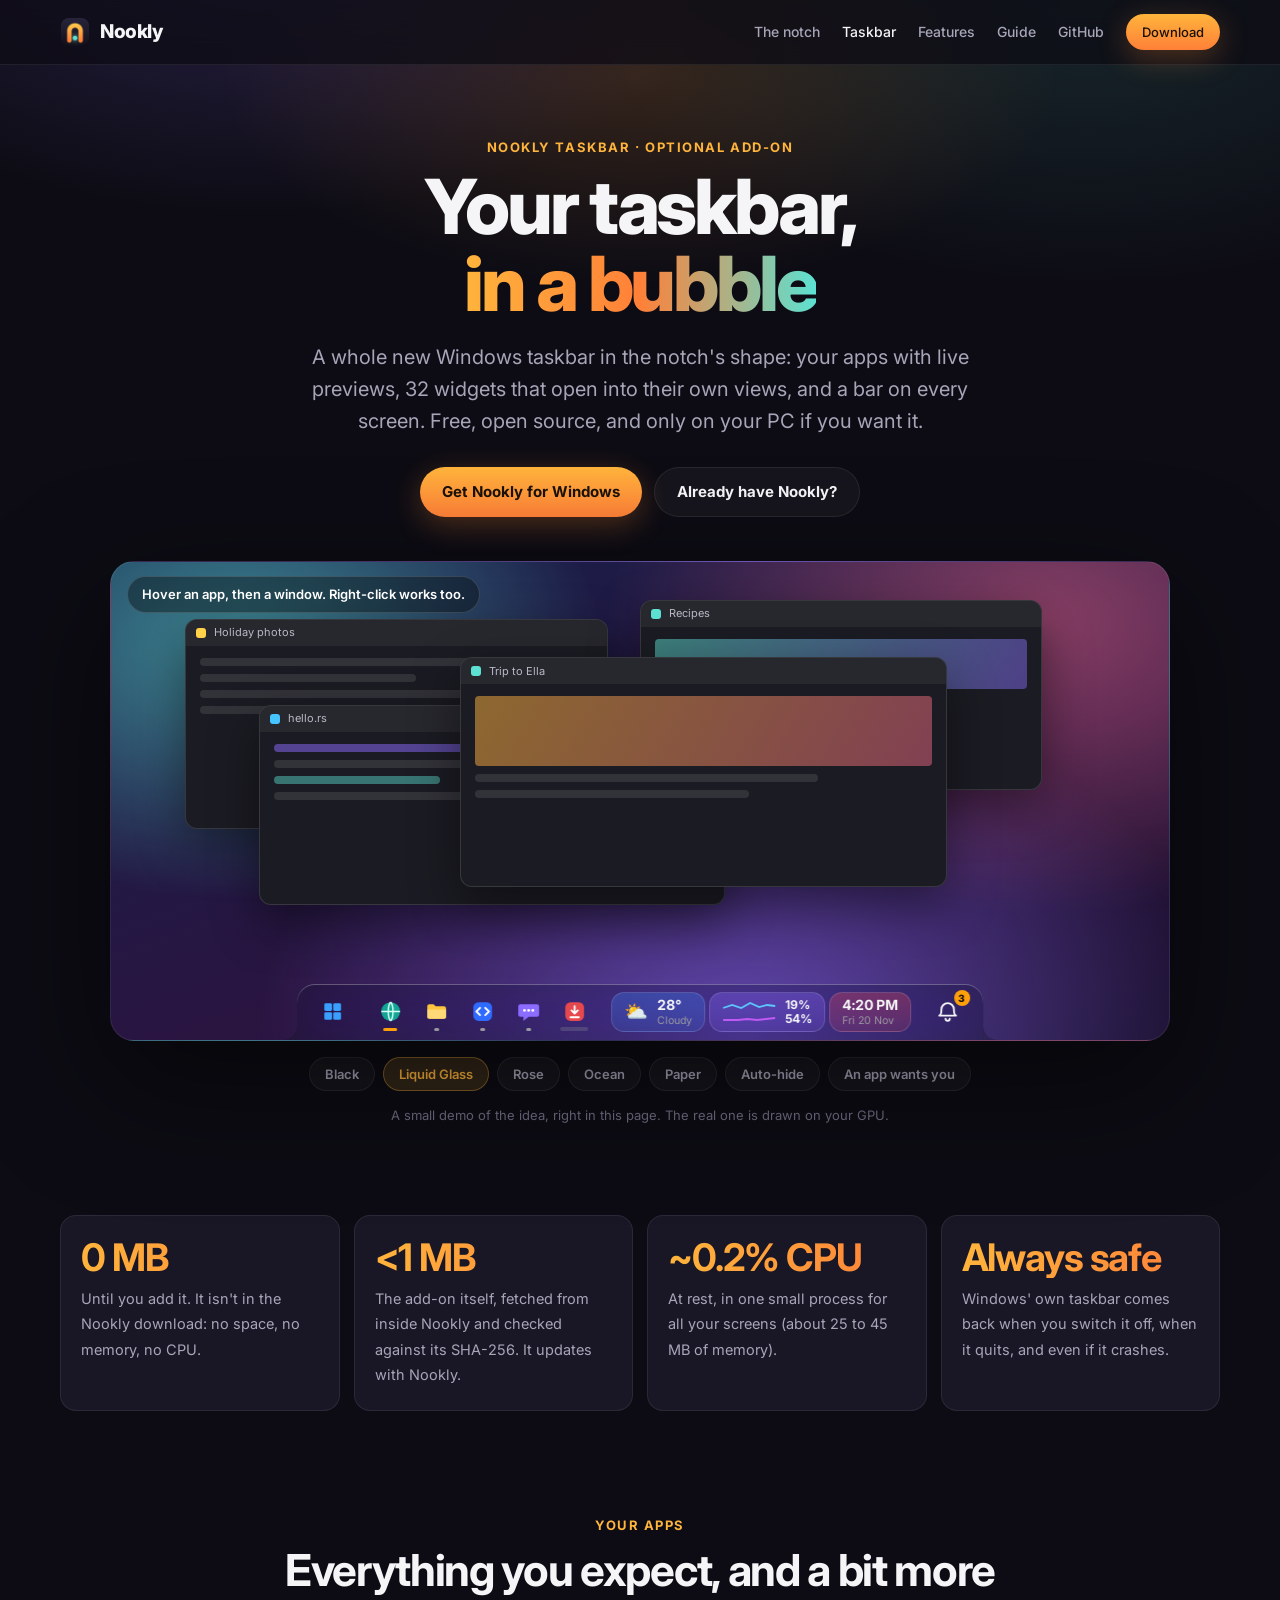
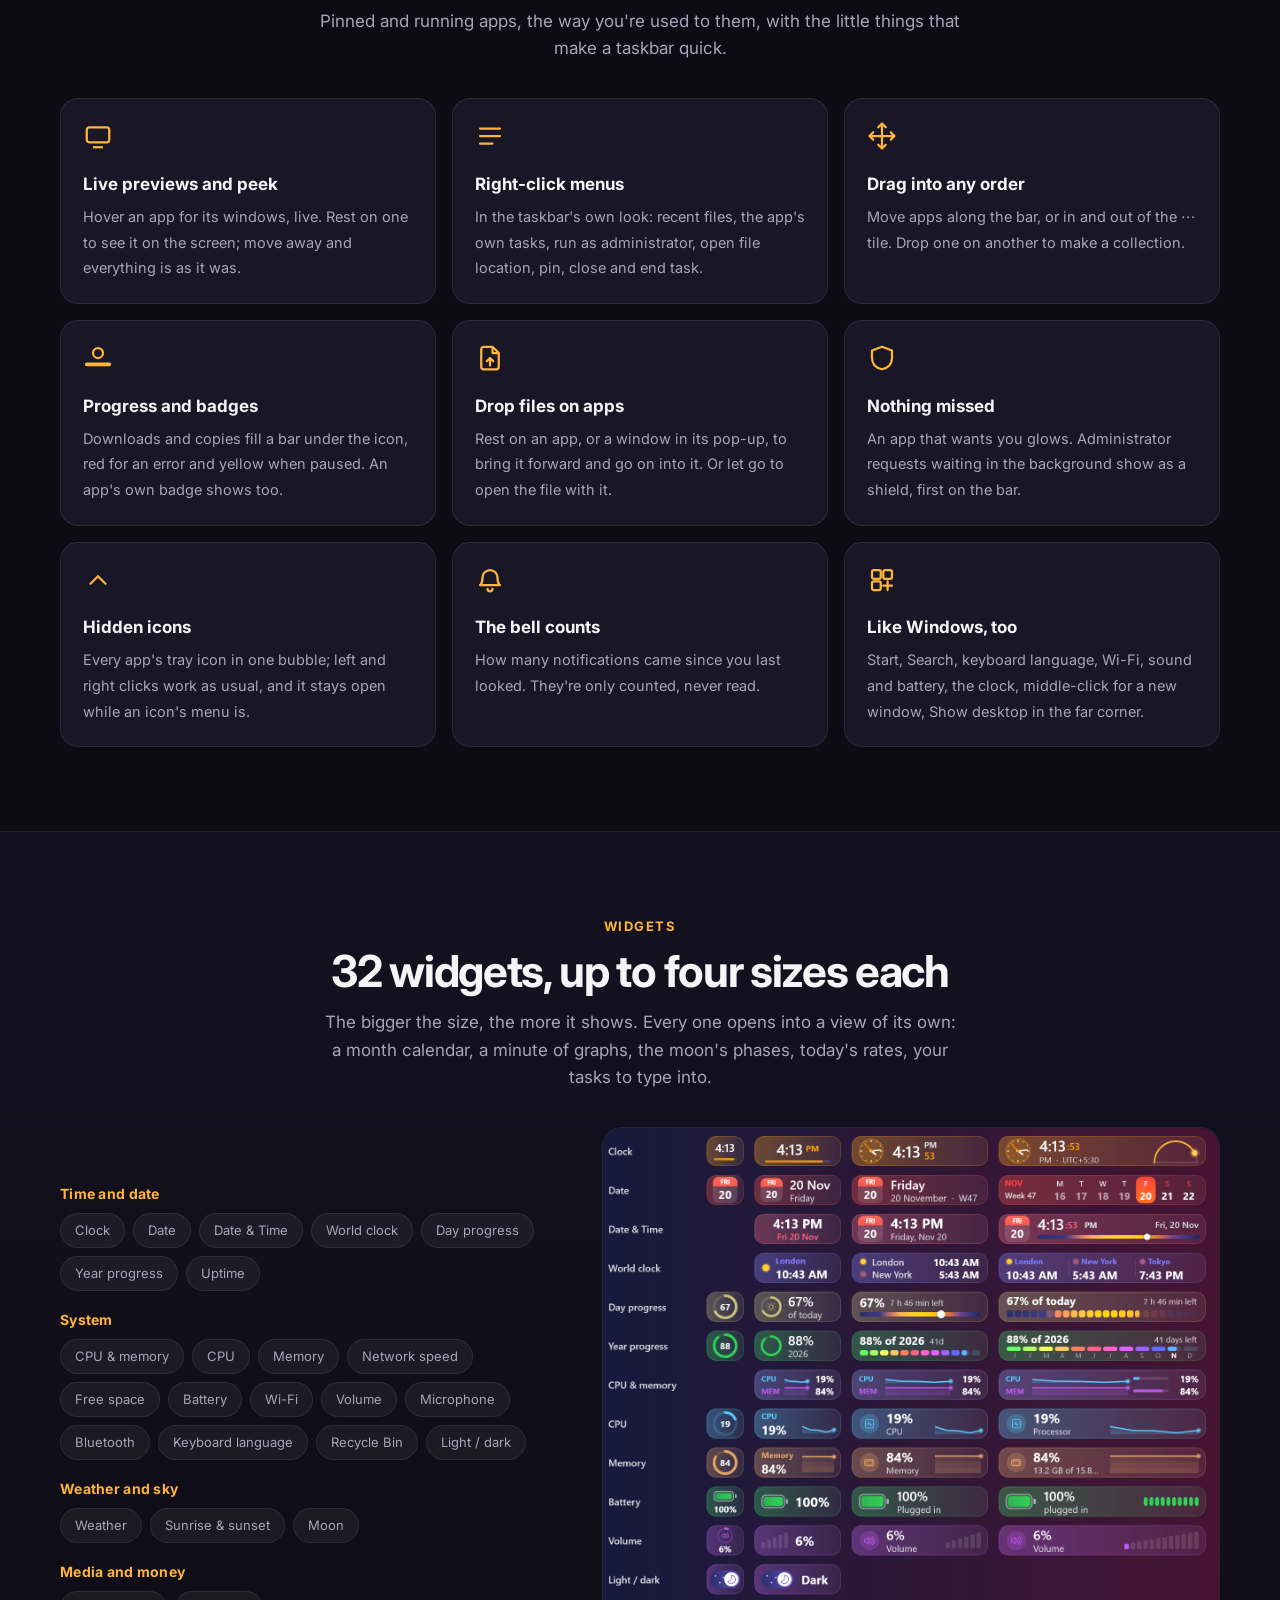
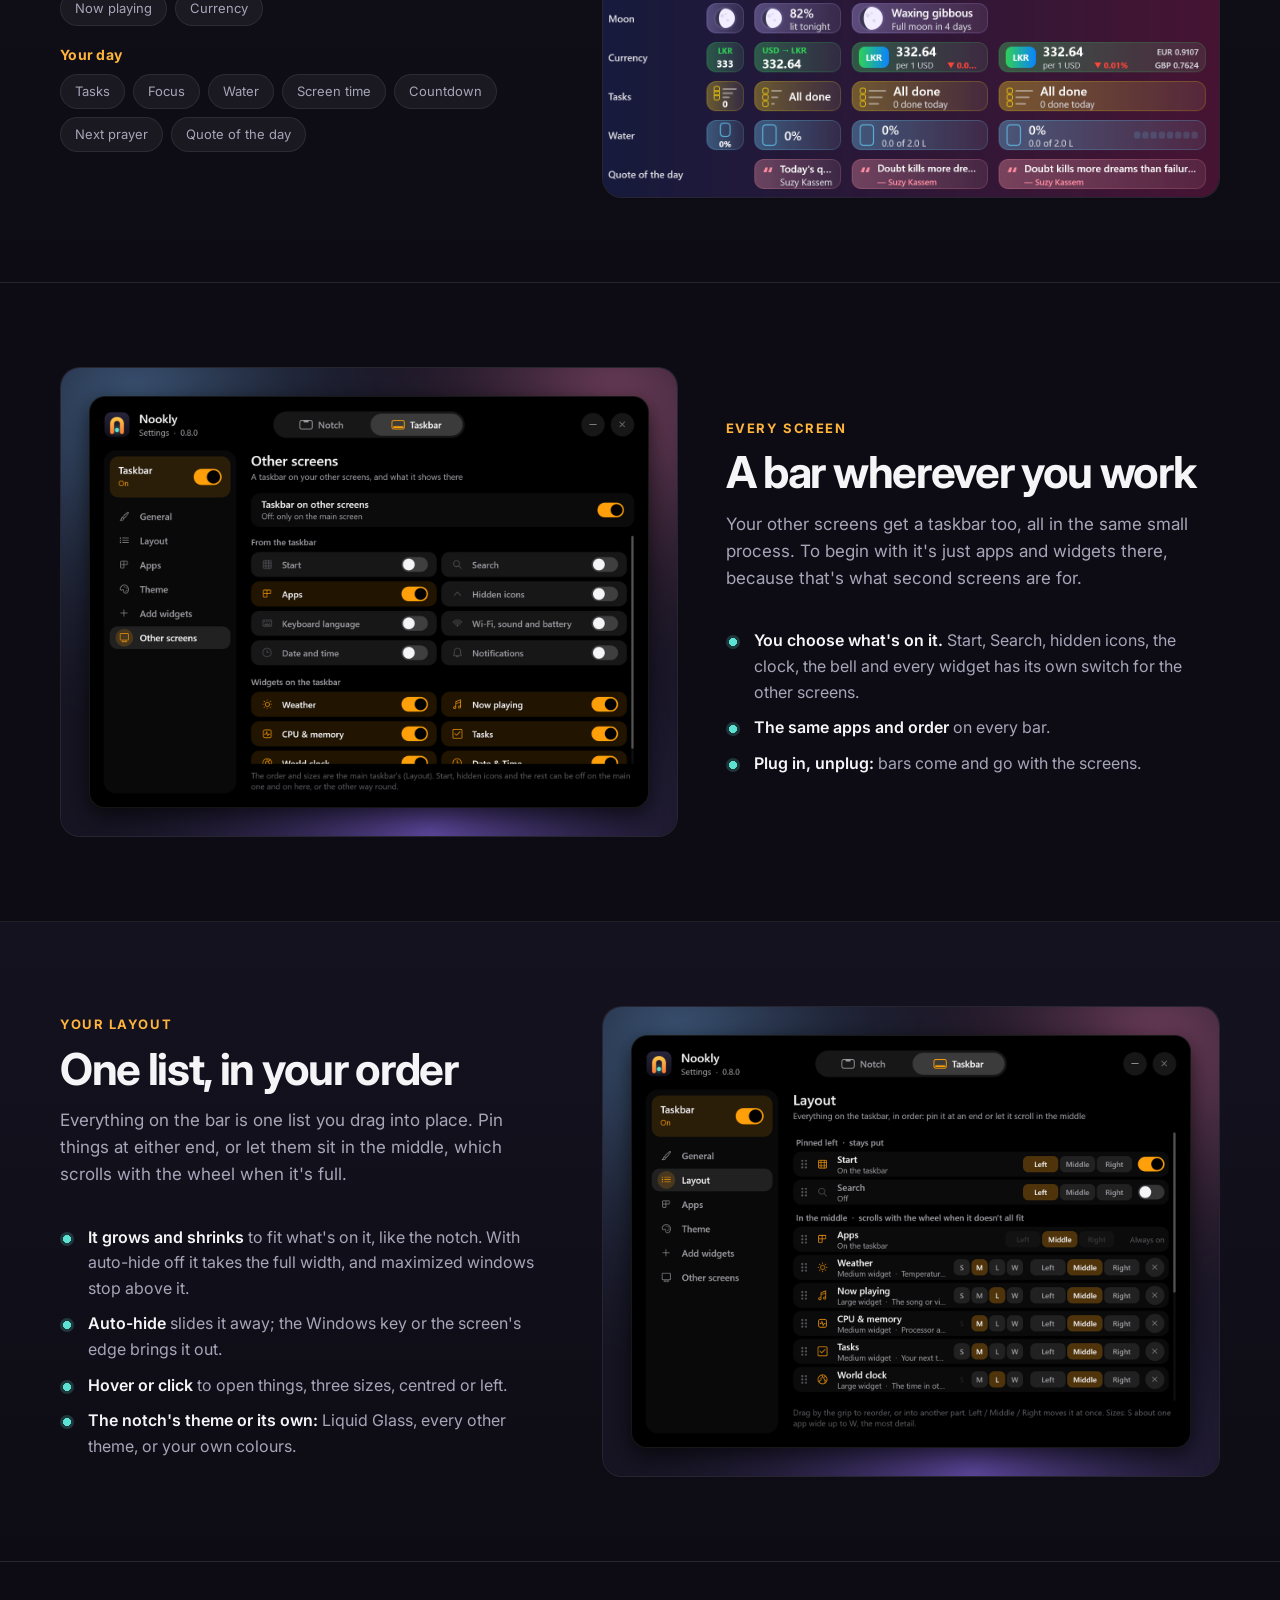
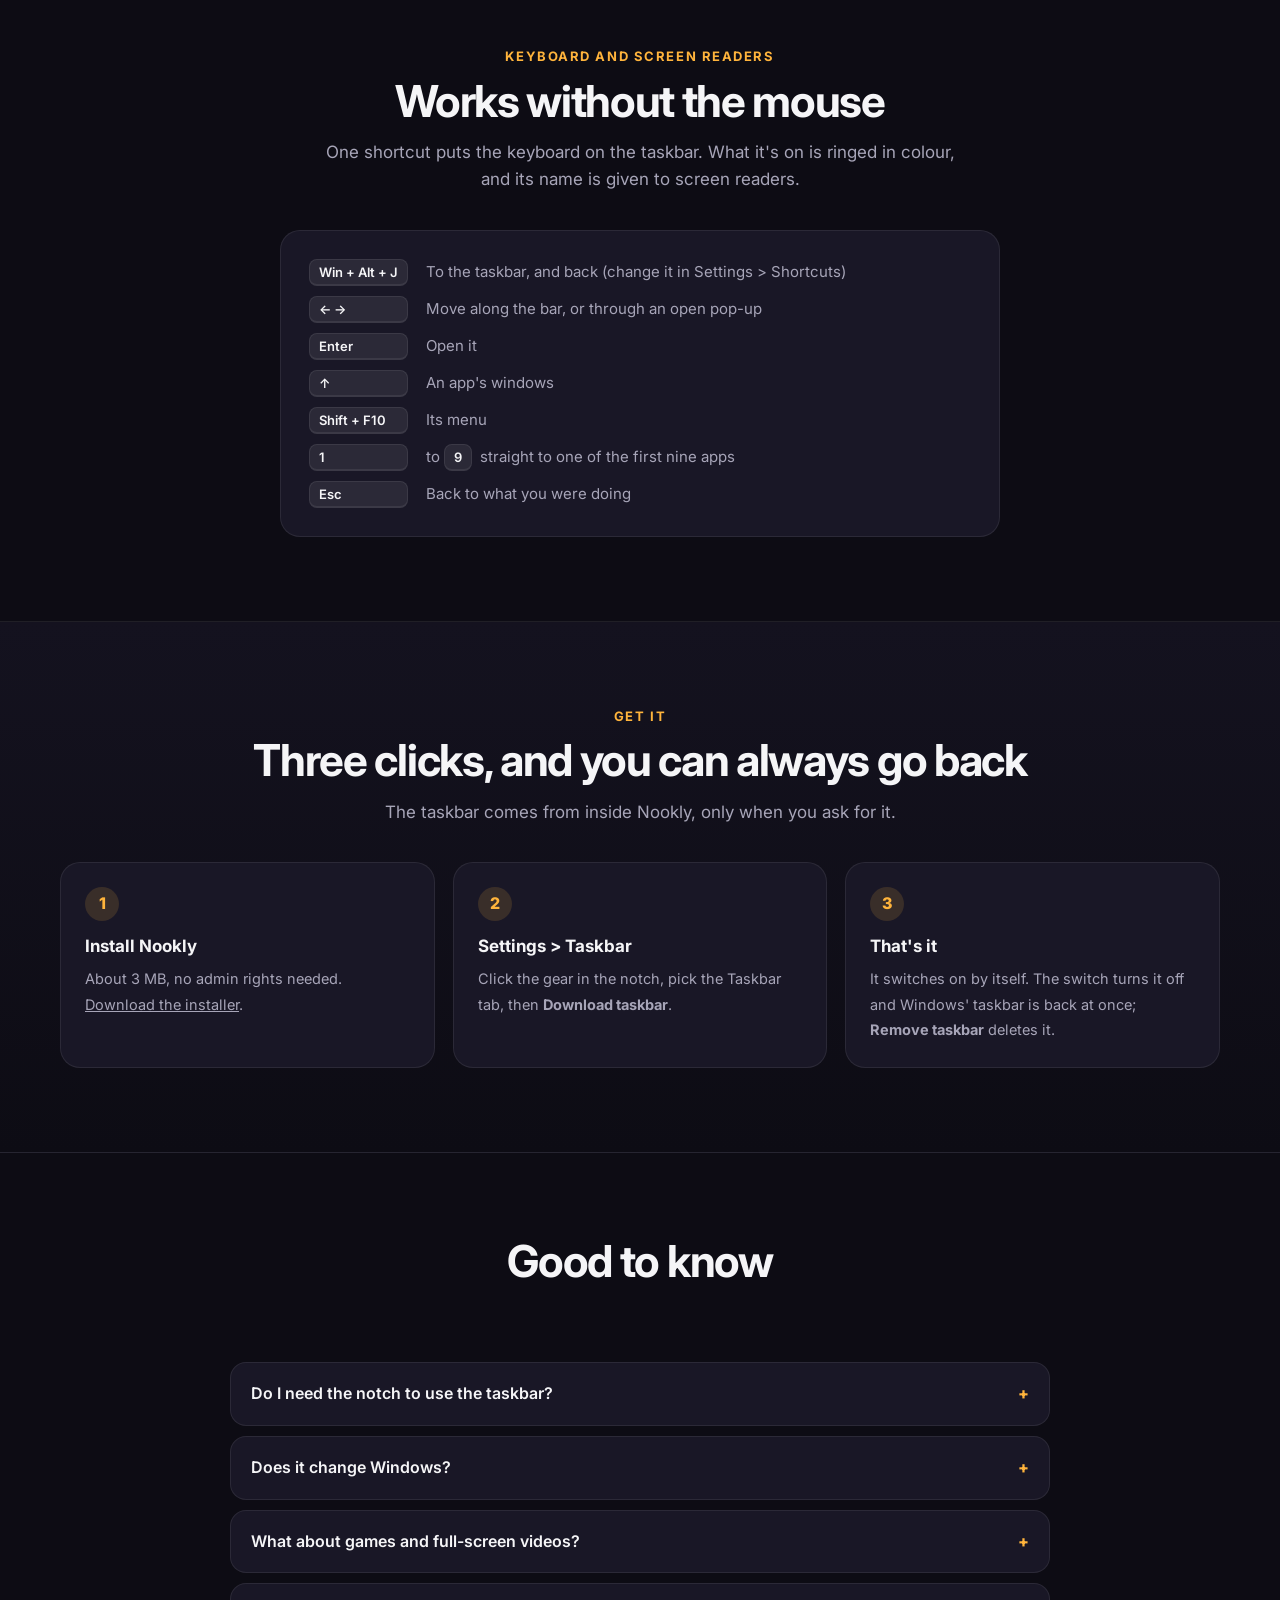
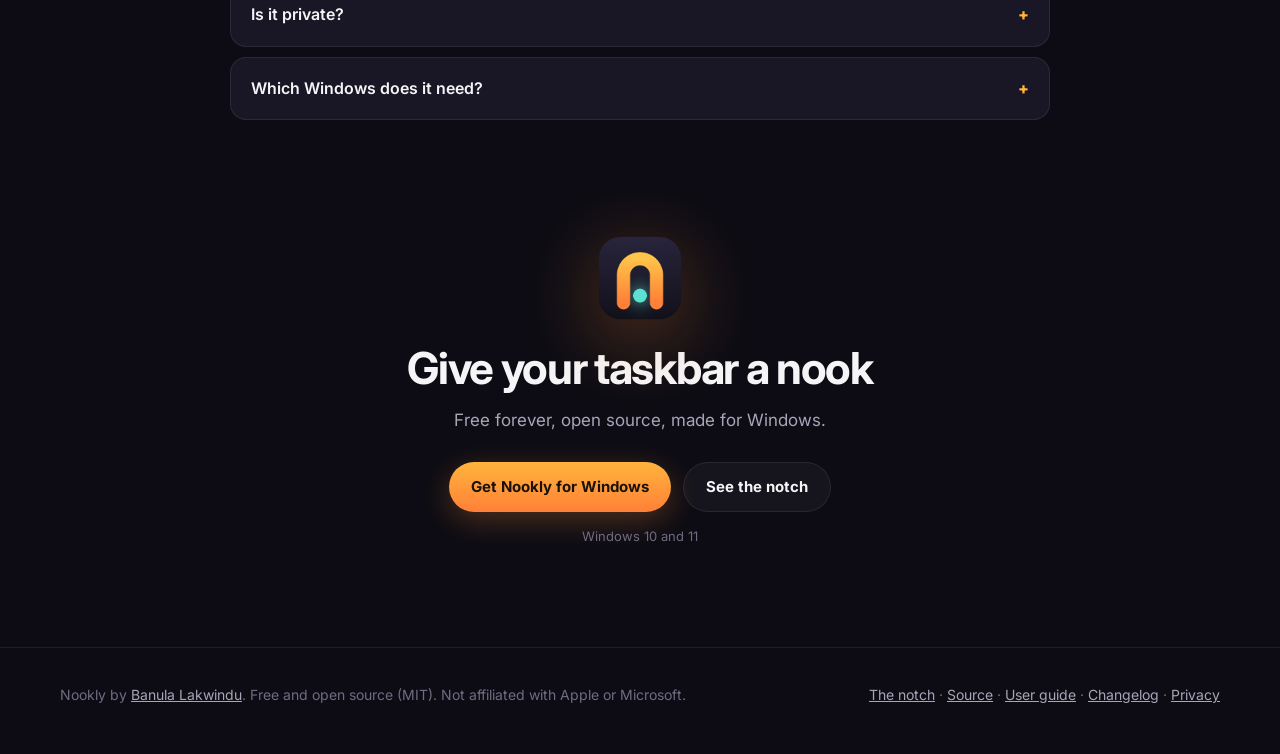
==== docs/taskbar.html @ 8b974b3e "Nookly 0.9.0: the taskbar from the keyboard, and on its own Win+Alt+J puts the keyboard on the taskb" ====
<!doctype html>
<html lang="en">
<head>
<meta charset="utf-8">
<meta name="viewport" content="width=device-width, initial-scale=1">
<title>Nookly Taskbar: a taskbar with live widgets for Windows</title>
<meta name="description" content="Nookly Taskbar replaces the Windows taskbar with a bar in a bubble shape: your apps, live window previews, 32 widgets, a bar on every screen and your own layout. An optional, free add-on of under 1 MB.">
<meta property="og:title" content="Nookly Taskbar: a taskbar with live widgets for Windows">
<meta property="og:description" content="Your apps, live previews, 32 widgets and a bar on every screen. An optional, free add-on of under 1 MB for Nookly.">
<meta property="og:image" content="https://banulalakwindu.github.io/Nookly/images/taskbar-widgets.png">
<meta property="og:url" content="https://banulalakwindu.github.io/Nookly/taskbar.html">
<meta name="twitter:card" content="summary_large_image">
<link rel="icon" type="image/png" href="images/logo.png">
<link rel="preconnect" href="https://fonts.googleapis.com">
<link rel="preconnect" href="https://fonts.gstatic.com" crossorigin>
<link href="https://fonts.googleapis.com/css2?family=Inter:wght@400;500;600;700;800&display=swap" rel="stylesheet">
<link rel="stylesheet" href="site.css">
<style>
  .hero { padding-bottom: 20px; }
  .hero.tb { padding-top: 72px; }

  /* The live demo: a small desktop with the bar on it. */
  .demo { margin: 44px auto 0; max-width: 1060px; }
  .desk {
    --barbg: rgba(8, 8, 12, 0.94); --barline: transparent; --barink: #f5f5f7; --bardim: #9a9aa0; --acc: #ff9f0a; --tile: rgba(255,255,255,.14);
    position: relative; height: 480px; border-radius: 24px; overflow: hidden; border: 1px solid var(--line);
    box-shadow: 0 40px 120px rgba(0,0,0,.55); text-align: left; user-select: none; -webkit-user-select: none;
    background:
      radial-gradient(520px 360px at 12% 18%, rgba(92,225,210,.55), transparent 70%),
      radial-gradient(620px 420px at 88% 12%, rgba(255,110,140,.45), transparent 70%),
      radial-gradient(700px 500px at 60% 100%, rgba(139,108,255,.6), transparent 70%),
      linear-gradient(160deg, #16204a, #2a1440 60%, #160d26);
  }
  .desk.glass { --barbg: rgba(20, 22, 40, 0.34); --barline: rgba(255,255,255,.28); }
  .desk.rose { --barbg: #2a0f1a; --acc: #ff6f91; --barink: #ffe9ef; --bardim: #c08fa0; }
  .desk.ocean { --barbg: #06202e; --acc: #45c4ff; --barink: #e6f6ff; --bardim: #7fa9bd; }
  .desk.paper { --barbg: #f4f0e6; --acc: #b3541e; --barink: #2a251c; --bardim: #7d7463; --tile: rgba(0,0,0,.09); }
  .win {
    position: absolute; border-radius: 12px; overflow: hidden; background: #1b1b23; border: 1px solid rgba(255,255,255,.12);
    box-shadow: 0 18px 50px rgba(0,0,0,.45); transition: opacity .25s ease, transform .25s ease, box-shadow .25s ease;
  }
  .win .bar { height: 26px; display: flex; align-items: center; gap: 8px; padding: 0 10px; font-size: 11px; color: #b9b9c6; background: rgba(255,255,255,.05); }
  .win .bar i { width: 10px; height: 10px; border-radius: 3px; }
  .win .in { padding: 12px 14px; display: grid; gap: 8px; }
  .win .in span { height: 8px; border-radius: 4px; background: rgba(255,255,255,.1); }
  .desk.peeking .win { opacity: .06; }
  .desk.peeking .win.peek { opacity: 1; z-index: 3; box-shadow: 0 0 0 2px rgba(255,255,255,.35), 0 28px 80px rgba(0,0,0,.6); }
  #w-files { left: 7%; top: 12%; width: 40%; height: 210px; }
  #w-web { left: 33%; top: 20%; width: 46%; height: 230px; }
  #w-web2 { left: 50%; top: 8%; width: 38%; height: 190px; }
  #w-code { left: 14%; top: 30%; width: 44%; height: 200px; }

  .tbar {
    position: absolute; left: 50%; bottom: 0; transform: translateX(-50%); height: 56px; padding: 0 14px; display: flex; align-items: center; gap: 4px;
    background: var(--barbg); color: var(--barink); border-radius: 18px 18px 0 0; white-space: nowrap; z-index: 6;
    transition: transform .45s cubic-bezier(.3, 1.35, .5, 1), background .3s ease, color .3s ease, padding .45s cubic-bezier(.3, 1.35, .5, 1);
    box-shadow: inset 0 1px 0 var(--barline);
  }
  .desk.glass .tbar, .desk.glass .pop { backdrop-filter: blur(18px) saturate(1.4); -webkit-backdrop-filter: blur(18px) saturate(1.4); }
  .tbar::before, .tbar::after { content: ""; position: absolute; bottom: 0; width: 14px; height: 14px; }
  .tbar::before { left: -14px; background: radial-gradient(circle at 0 0, transparent 13.5px, var(--barbg) 14px); }
  .tbar::after { right: -14px; background: radial-gradient(circle at 100% 0, transparent 13.5px, var(--barbg) 14px); }
  .desk.hide .tbar { transform: translate(-50%, 60px); }
  .desk.hide:hover .tbar, .desk.hide.hold .tbar { transform: translateX(-50%); }
  .tile {
    position: relative; width: 42px; height: 42px; border: 0; border-radius: 11px; background: transparent; color: inherit; display: grid; place-items: center; cursor: pointer; padding: 0; font: inherit;
  }
  .tile:hover, .tile.on { background: var(--tile); }
  .tile:focus-visible, .pop button:focus-visible, .wid:focus-visible { outline: 2px solid var(--acc); outline-offset: -2px; }
  .tile svg { width: 25px; height: 25px; }
  .tile .run { position: absolute; left: 50%; bottom: 2px; width: 5px; height: 3px; margin-left: -2.5px; border-radius: 2px; background: var(--bardim); }
  .tile.front .run { width: 14px; margin-left: -7px; background: var(--acc); }
  .tile .prog { position: absolute; left: 7px; right: 7px; bottom: 2px; height: 4px; border-radius: 2px; background: rgba(127,127,140,.35); overflow: hidden; }
  .tile .prog i { display: block; height: 100%; width: 0; background: #30d158; border-radius: 2px; animation: fill 7s linear infinite; }
  @keyframes fill { to { width: 100%; } }
  .tile.ask { animation: ask 1.1s ease-in-out infinite; }
  .tile.ask .run { width: 14px; margin-left: -7px; background: #ff453a; }
  @keyframes ask { 0%, 100% { background: rgba(255,69,58,.14); } 50% { background: rgba(255,69,58,.42); } }
  .num { position: absolute; top: -1px; right: -1px; min-width: 16px; height: 16px; border-radius: 8px; padding: 0 4px; font-size: 10px; line-height: 16px; font-weight: 800; background: var(--acc); color: #1a1206; text-align: center; }
  .wid { height: 40px; border-radius: 13px; padding: 0 12px; display: flex; align-items: center; gap: 9px; font-size: 12px; line-height: 1.15; border: 1px solid rgba(255,255,255,.14); background: linear-gradient(180deg, color-mix(in srgb, var(--c) 34%, transparent), color-mix(in srgb, var(--c) 18%, transparent)); color: inherit; font-family: inherit; cursor: pointer; text-align: left; }
  .wid b { display: block; font-size: 14px; letter-spacing: -.01em; }
  .wid small { color: var(--bardim); font-size: 10.5px; }
  .desk.paper .wid { border-color: rgba(0,0,0,.12); }
  .sep { width: 8px; }

  .pop {
    position: absolute; bottom: 55px; min-width: 120px; background: var(--barbg); color: var(--barink); border-radius: 16px 16px 0 0; padding: 12px; z-index: 5;
    transform-origin: 50% 100%; transform: translateX(-50%) scale(.6, 0); opacity: 0; pointer-events: none;
    transition: transform .32s cubic-bezier(.3, 1.4, .5, 1), opacity .16s ease, background .3s ease; box-shadow: inset 0 1px 0 var(--barline);
  }
  .pop::before, .pop::after { content: ""; position: absolute; bottom: 0; width: 12px; height: 12px; }
  .pop::before { left: -12px; background: radial-gradient(circle at 0 0, transparent 11.5px, var(--barbg) 12px); }
  .pop::after { right: -12px; background: radial-gradient(circle at 100% 0, transparent 11.5px, var(--barbg) 12px); }
  .pop.open { transform: translateX(-50%) scale(1); opacity: 1; pointer-events: auto; }
  .pop h5 { margin: 0 0 8px; font-size: 12.5px; display: flex; gap: 8px; align-items: center; }
  .pop h5 svg { width: 17px; height: 17px; }
  .cards { display: flex; gap: 8px; }
  .pcard { width: 148px; border: 0; padding: 7px; border-radius: 11px; background: rgba(127,127,150,.14); color: inherit; font: 600 11px/1.3 Inter, sans-serif; text-align: left; cursor: pointer; }
  .pcard:hover { background: var(--tile); }
  .pcard i { display: block; height: 76px; border-radius: 7px; margin-top: 6px; }
  .menu { display: grid; min-width: 206px; }
  .menu em { font-style: normal; font-size: 10.5px; color: var(--bardim); font-weight: 700; padding: 5px 8px 3px; }
  .menu button { border: 0; background: transparent; color: inherit; font: 500 12.5px Inter, sans-serif; text-align: left; padding: 7px 8px; border-radius: 8px; cursor: pointer; }
  .menu button:hover { background: var(--tile); }
  .menu hr { border: 0; border-top: 1px solid rgba(127,127,150,.3); margin: 5px 8px; width: auto; }
  .big { width: 250px; font-size: 12px; }
  .big .t { font-size: 34px; font-weight: 800; letter-spacing: -.03em; line-height: 1; }
  .big .row { display: flex; justify-content: space-between; margin-top: 10px; color: var(--bardim); }
  .big svg { width: 100%; height: 54px; margin-top: 8px; }
  .hint { position: absolute; left: 16px; top: 14px; z-index: 4; font-size: 13px; font-weight: 600; color: #fff; background: rgba(0,0,0,.36); border: 1px solid rgba(255,255,255,.14); padding: 7px 14px; border-radius: 999px; }
  .ctl { display: flex; gap: 8px; flex-wrap: wrap; justify-content: center; margin-top: 16px; }
  .ctl button { border: 1px solid var(--line); background: rgba(255,255,255,.04); color: var(--dim); border-radius: 999px; padding: 8px 15px; font: 600 13px Inter, sans-serif; cursor: pointer; }
  .ctl button:hover { color: var(--text); }
  .ctl button.on { background: rgba(255,180,60,.16); border-color: rgba(255,180,60,.4); color: var(--amber); }

  .feat { display: grid; grid-template-columns: repeat(3, 1fr); gap: 16px; }
  .feat div { background: var(--card); border: 1px solid var(--line); border-radius: 18px; padding: 22px; }
  .feat svg { width: 30px; height: 30px; color: var(--amber); margin-bottom: 12px; }
  .feat b { display: block; font-size: 17px; margin-bottom: 6px; }
  .feat span { color: var(--dim); font-size: 14.5px; }
  .groups { display: grid; gap: 18px; margin-top: 10px; }
  .groups h4 { margin: 0 0 8px; font-size: 14px; color: var(--amber); letter-spacing: .02em; }
  .keys { display: grid; grid-template-columns: auto 1fr; gap: 10px 18px; align-items: center; margin-top: 18px; font-size: 15px; color: var(--dim); }
  kbd { font: 600 13px Inter, sans-serif; background: rgba(255,255,255,.08); border: 1px solid var(--line); border-bottom-width: 2px; border-radius: 8px; padding: 4px 9px; color: var(--text); white-space: nowrap; }
  details { background: var(--card); border: 1px solid var(--line); border-radius: 16px; padding: 4px 20px; margin-bottom: 10px; }
  summary { cursor: pointer; font-weight: 600; padding: 14px 0; list-style: none; display: flex; justify-content: space-between; gap: 16px; }
  summary::-webkit-details-marker { display: none; }
  summary::after { content: "+"; color: var(--amber); font-weight: 800; }
  details[open] summary::after { content: "\2212"; }
  details p { margin: 0 0 16px; color: var(--dim); font-size: 15px; }
  .kbox { max-width: 720px; margin: 0 auto; background: var(--card); border: 1px solid var(--line); border-radius: var(--radius); padding: 10px 28px 28px; }
  .alt { background: linear-gradient(180deg, var(--bg2), var(--bg)); border-top: 1px solid var(--line); border-bottom: 1px solid var(--line); }
  .faq { max-width: 820px; margin: 0 auto; }

  @media (max-width: 900px) { .feat { grid-template-columns: repeat(2, 1fr); } .tbar .wid.opt { display: none; } }
  @media (max-width: 640px) {
    .feat { grid-template-columns: 1fr; }
    .desk { height: 400px; }
    .tbar { padding: 0 8px; gap: 1px; }
    .tbar .wid, .tbar .sep { display: none; }
    .tile { width: 38px; }
    .pcard { width: 112px; }
    .hint { font-size: 12px; }
  }
</style>
</head>
<body>

<nav>
  <div class="wrap">
    <a class="brand" href="index.html"><img src="images/logo.png" alt="">Nookly</a>
    <div class="links">
      <a class="hide-sm" href="index.html">The notch</a>
      <a href="taskbar.html" aria-current="page" style="color:var(--text)">Taskbar</a>
      <a class="hide-sm" href="#features">Features</a>
      <a class="hide-sm" href="https://github.com/banulalakwindu/Nookly/blob/main/docs/USER_GUIDE.md#nookly-taskbar-optional-add-on">Guide</a>
      <a class="hide-sm" href="https://github.com/banulalakwindu/Nookly">GitHub</a>
      <a class="btn primary small" href="https://github.com/banulalakwindu/Nookly/releases/latest" data-dl>Download</a>
    </div>
  </div>
</nav>

<header class="hero tb">
  <div class="wrap">
    <div class="eyebrow">Nookly Taskbar · optional add-on</div>
    <h1>Your taskbar,<br><span class="grad">in a bubble</span></h1>
    <p class="lead">A whole new Windows taskbar in the notch's shape: your apps with live previews, 32 widgets that open into their own views, and a bar on every screen. Free, open source, and only on your PC if you want it.</p>
    <div class="cta">
      <a class="btn primary" href="https://github.com/banulalakwindu/Nookly/releases/latest" data-dl><span>Get Nookly for Windows</span></a>
      <a class="btn ghost" href="#get">Already have Nookly?</a>
    </div>

    <div class="demo">
      <div class="desk glass" id="desk">
        <div class="hint" id="hint">Hover an app, then a window. Right-click works too.</div>
        <div class="win" id="w-files"><div class="bar"><i style="background:#ffd24a"></i>Holiday photos</div><div class="in"><span style="width:70%"></span><span style="width:55%"></span><span style="width:80%"></span><span style="width:40%"></span></div></div>
        <div class="win" id="w-code"><div class="bar"><i style="background:#45c4ff"></i>hello.rs</div><div class="in"><span style="width:45%;background:rgba(139,108,255,.5)"></span><span style="width:62%"></span><span style="width:38%;background:rgba(92,225,210,.45)"></span><span style="width:52%"></span></div></div>
        <div class="win" id="w-web"><div class="bar"><i style="background:#5ce1d2"></i>Trip to Ella</div><div class="in"><span style="height:70px;width:100%;background:linear-gradient(120deg,rgba(255,180,60,.5),rgba(255,110,140,.45))"></span><span style="width:75%"></span><span style="width:60%"></span></div></div>
        <div class="win" id="w-web2"><div class="bar"><i style="background:#5ce1d2"></i>Recipes</div><div class="in"><span style="height:50px;width:100%;background:linear-gradient(120deg,rgba(92,225,210,.5),rgba(139,108,255,.45))"></span><span style="width:65%"></span></div></div>

        <div class="pop" id="pop" role="dialog" aria-label="Pop-up"></div>
        <div class="tbar" id="tbar" role="toolbar" aria-label="Taskbar demo">
          <button class="tile" data-app="start" aria-label="Start"><svg viewBox="0 0 24 24"><g fill="#3aa0ff"><rect x="4" y="4" width="7.4" height="7.4" rx="1.4"/><rect x="12.6" y="4" width="7.4" height="7.4" rx="1.4"/><rect x="4" y="12.6" width="7.4" height="7.4" rx="1.4"/><rect x="12.6" y="12.6" width="7.4" height="7.4" rx="1.4"/></g></svg></button>
          <span class="sep"></span>
          <button class="tile front" data-app="web" aria-label="Browser, 2 windows"><svg viewBox="0 0 24 24"><circle cx="12" cy="12" r="9" fill="#12a594"/><path d="M3 12h18M12 3c3 3 3 15 0 18M12 3c-3 3-3 15 0 18" stroke="#d7fff8" stroke-width="1.4" fill="none"/></svg><span class="run"></span></button>
          <button class="tile" data-app="files" aria-label="Files"><svg viewBox="0 0 24 24"><path d="M3 7a2 2 0 0 1 2-2h4l2 2h8a2 2 0 0 1 2 2v8a2 2 0 0 1-2 2H5a2 2 0 0 1-2-2z" fill="#ffc53d"/><path d="M3 10h18v7a2 2 0 0 1-2 2H5a2 2 0 0 1-2-2z" fill="#ffd978"/></svg><span class="run"></span></button>
          <button class="tile" data-app="code" aria-label="Code editor"><svg viewBox="0 0 24 24"><rect x="3" y="3" width="18" height="18" rx="5" fill="#2f6bff"/><path d="m9.5 8.5-3.5 3.5 3.5 3.5m5-7 3.5 3.5-3.5 3.5" stroke="#fff" stroke-width="1.8" fill="none" stroke-linecap="round" stroke-linejoin="round"/></svg><span class="run"></span></button>
          <button class="tile" data-app="chat" aria-label="Chat, wants your attention"><svg viewBox="0 0 24 24"><path d="M4 5h16a2 2 0 0 1 2 2v8a2 2 0 0 1-2 2h-8l-5 4v-4H4a2 2 0 0 1-2-2V7a2 2 0 0 1 2-2z" fill="#8b6cff"/><g fill="#fff"><circle cx="8" cy="11" r="1.3"/><circle cx="12" cy="11" r="1.3"/><circle cx="16" cy="11" r="1.3"/></g></svg><span class="run"></span></button>
          <button class="tile" data-app="down" aria-label="Downloader, in progress"><svg viewBox="0 0 24 24"><rect x="3" y="3" width="18" height="18" rx="5" fill="#e5484d"/><path d="M12 7v7m0 0-3-3m3 3 3-3M8 17.5h8" stroke="#fff" stroke-width="1.8" fill="none" stroke-linecap="round" stroke-linejoin="round"/></svg><span class="prog"><i></i></span></button>
          <span class="sep"></span>
          <button class="wid" data-wid="weather" style="--c:#3b82f6"><span style="font-size:19px" aria-hidden="true">&#9925;</span><span><b>28&deg;</b><small>Cloudy</small></span></button>
          <button class="wid opt" data-wid="system" style="--c:#8b6cff"><svg width="54" height="26" viewBox="0 0 54 26" aria-hidden="true"><path d="M1 9 10 6l9 3 9-5 9 4 8-2 8 1" stroke="#5cc8ff" stroke-width="1.8" fill="none"/><path d="M1 21h15l9-1 10 1 18-2" stroke="#bf5af2" stroke-width="1.8" fill="none"/></svg><span><b style="font-size:12px">19%</b><b style="font-size:12px">54%</b></span></button>
          <button class="wid" data-wid="clock" style="--c:#e0475a"><span><b>4:20 PM</b><small>Fri 20 Nov</small></span></button>
          <span class="sep"></span>
          <button class="tile" data-app="bell" aria-label="Notifications, 3 new"><svg viewBox="0 0 24 24" fill="none" stroke="currentColor" stroke-width="1.8" stroke-linecap="round" stroke-linejoin="round"><path d="M6 10a6 6 0 1 1 12 0c0 5 2 6 2 6H4s2-1 2-6m4 9a2 2 0 0 0 4 0"/></svg><span class="num">3</span></button>
        </div>
      </div>
      <div class="ctl" aria-label="Try it">
        <button data-theme="black">Black</button>
        <button data-theme="glass" class="on">Liquid Glass</button>
        <button data-theme="rose">Rose</button>
        <button data-theme="ocean">Ocean</button>
        <button data-theme="paper">Paper</button>
        <button id="b-hide">Auto-hide</button>
        <button id="b-ask">An app wants you</button>
      </div>
      <p class="meta">A small demo of the idea, right in this page. The real one is drawn on your GPU.</p>
    </div>
  </div>
</header>

<section style="padding-top:56px">
  <div class="wrap">
    <div class="perf">
      <div><b>0 MB</b><span>Until you add it. It isn't in the Nookly download: no space, no memory, no CPU.</span></div>
      <div><b>&lt;1 MB</b><span>The add-on itself, fetched from inside Nookly and checked against its SHA-256. It updates with Nookly.</span></div>
      <div><b>~0.2% CPU</b><span>At rest, in one small process for all your screens (about 25 to 45 MB of memory).</span></div>
      <div><b>Always safe</b><span>Windows' own taskbar comes back when you switch it off, when it quits, and even if it crashes.</span></div>
    </div>
  </div>
</section>

<section id="features" style="padding-top:20px">
  <div class="wrap">
    <div class="center">
      <div class="eyebrow">Your apps</div>
      <h2>Everything you expect, and a bit more</h2>
      <p class="sub">Pinned and running apps, the way you're used to them, with the little things that make a taskbar quick.</p>
    </div>
    <div class="feat">
      <div><svg viewBox="0 0 24 24" fill="none" stroke="currentColor" stroke-width="1.8"><rect x="3" y="5" width="18" height="12" rx="2"/><path d="M8 21h8"/></svg><b>Live previews and peek</b><span>Hover an app for its windows, live. Rest on one to see it on the screen; move away and everything is as it was.</span></div>
      <div><svg viewBox="0 0 24 24" fill="none" stroke="currentColor" stroke-width="1.8" stroke-linecap="round"><path d="M4 6h16M4 12h16M4 18h10"/></svg><b>Right-click menus</b><span>In the taskbar's own look: recent files, the app's own tasks, run as administrator, open file location, pin, close and end task.</span></div>
      <div><svg viewBox="0 0 24 24" fill="none" stroke="currentColor" stroke-width="1.8" stroke-linecap="round" stroke-linejoin="round"><path d="M5 9l-3 3 3 3M9 5l3-3 3 3M15 19l-3 3-3-3M19 9l3 3-3 3M2 12h20M12 2v20"/></svg><b>Drag into any order</b><span>Move apps along the bar, or in and out of the &#8943; tile. Drop one on another to make a collection.</span></div>
      <div><svg viewBox="0 0 24 24" fill="none" stroke="currentColor" stroke-width="1.8" stroke-linecap="round"><path d="M3 17h18M3 17h9" stroke-width="3"/><circle cx="12" cy="8" r="4"/></svg><b>Progress and badges</b><span>Downloads and copies fill a bar under the icon, red for an error and yellow when paused. An app's own badge shows too.</span></div>
      <div><svg viewBox="0 0 24 24" fill="none" stroke="currentColor" stroke-width="1.8" stroke-linecap="round" stroke-linejoin="round"><path d="M14 3H7a2 2 0 0 0-2 2v14a2 2 0 0 0 2 2h10a2 2 0 0 0 2-2V8zM14 3v5h5M12 18v-6m0 0-2.5 2.5M12 12l2.5 2.5"/></svg><b>Drop files on apps</b><span>Rest on an app, or a window in its pop-up, to bring it forward and go on into it. Or let go to open the file with it.</span></div>
      <div><svg viewBox="0 0 24 24" fill="none" stroke="currentColor" stroke-width="1.8" stroke-linecap="round" stroke-linejoin="round"><path d="M12 3l8 3v6c0 5-3.5 8-8 9-4.500-1-8-4-8-9V6z"/></svg><b>Nothing missed</b><span>An app that wants you glows. Administrator requests waiting in the background show as a shield, first on the bar.</span></div>
      <div><svg viewBox="0 0 24 24" fill="none" stroke="currentColor" stroke-width="1.8" stroke-linecap="round"><path d="M6 15l6-6 6 6"/></svg><b>Hidden icons</b><span>Every app's tray icon in one bubble; left and right clicks work as usual, and it stays open while an icon's menu is.</span></div>
      <div><svg viewBox="0 0 24 24" fill="none" stroke="currentColor" stroke-width="1.8" stroke-linecap="round" stroke-linejoin="round"><path d="M6 10a6 6 0 1 1 12 0c0 5 2 6 2 6H4s2-1 2-6m4 9a2 2 0 0 0 4 0"/></svg><b>The bell counts</b><span>How many notifications came since you last looked. They're only counted, never read.</span></div>
      <div><svg viewBox="0 0 24 24" fill="none" stroke="currentColor" stroke-width="1.8" stroke-linecap="round" stroke-linejoin="round"><rect x="4" y="4" width="7" height="7" rx="1.500"/><rect x="13" y="4" width="7" height="7" rx="1.500"/><rect x="4" y="13" width="7" height="7" rx="1.500"/><path d="M16.500 13v7M13 16.500h7"/></svg><b>Like Windows, too</b><span>Start, Search, keyboard language, Wi-Fi, sound and battery, the clock, middle-click for a new window, Show desktop in the far corner.</span></div>
    </div>
  </div>
</section>

<section id="widgets" class="alt">
  <div class="wrap">
    <div class="center">
      <div class="eyebrow">Widgets</div>
      <h2>32 widgets, up to four sizes each</h2>
      <p class="sub">The bigger the size, the more it shows. Every one opens into a view of its own: a month calendar, a minute of graphs, the moon's phases, today's rates, your tasks to type into.</p>
    </div>
    <div class="split">
      <div class="text">
        <div class="groups">
          <div><h4>Time and date</h4><div class="chips" style="margin:0"><span class="chip">Clock</span><span class="chip">Date</span><span class="chip">Date &amp; Time</span><span class="chip">World clock</span><span class="chip">Day progress</span><span class="chip">Year progress</span><span class="chip">Uptime</span></div></div>
          <div><h4>System</h4><div class="chips" style="margin:0"><span class="chip">CPU &amp; memory</span><span class="chip">CPU</span><span class="chip">Memory</span><span class="chip">Network speed</span><span class="chip">Free space</span><span class="chip">Battery</span><span class="chip">Wi-Fi</span><span class="chip">Volume</span><span class="chip">Microphone</span><span class="chip">Bluetooth</span><span class="chip">Keyboard language</span><span class="chip">Recycle Bin</span><span class="chip">Light / dark</span></div></div>
          <div><h4>Weather and sky</h4><div class="chips" style="margin:0"><span class="chip">Weather</span><span class="chip">Sunrise &amp; sunset</span><span class="chip">Moon</span></div></div>
          <div><h4>Media and money</h4><div class="chips" style="margin:0"><span class="chip">Now playing</span><span class="chip">Currency</span></div></div>
          <div><h4>Your day</h4><div class="chips" style="margin:0"><span class="chip">Tasks</span><span class="chip">Focus</span><span class="chip">Water</span><span class="chip">Screen time</span><span class="chip">Countdown</span><span class="chip">Next prayer</span><span class="chip">Quote of the day</span></div></div>
        </div>
      </div>
      <div class="shot"><img src="images/taskbar-widgets.png" alt="Nookly Taskbar widgets: a selection, at every size" loading="lazy"></div>
    </div>
  </div>
</section>

<section id="screens">
  <div class="wrap split rev">
    <div class="text">
      <div class="eyebrow">Every screen</div>
      <h2>A bar wherever you work</h2>
      <p class="sub">Your other screens get a taskbar too, all in the same small process. To begin with it's just apps and widgets there, because that's what second screens are for.</p>
      <ul class="ticks">
        <li><b>You choose what's on it.</b> Start, Search, hidden icons, the clock, the bell and every widget has its own switch for the other screens.</li>
        <li><b>The same apps and order</b> on every bar.</li>
        <li><b>Plug in, unplug:</b> bars come and go with the screens.</li>
      </ul>
    </div>
    <div class="shot"><img src="images/taskbar-screens.png" alt="Settings: what the taskbar shows on other screens" loading="lazy"></div>
  </div>
</section>

<section id="layout" class="alt">
  <div class="wrap split">
    <div class="text">
      <div class="eyebrow">Your layout</div>
      <h2>One list, in your order</h2>
      <p class="sub">Everything on the bar is one list you drag into place. Pin things at either end, or let them sit in the middle, which scrolls with the wheel when it's full.</p>
      <ul class="ticks">
        <li><b>It grows and shrinks</b> to fit what's on it, like the notch. With auto-hide off it takes the full width, and maximized windows stop above it.</li>
        <li><b>Auto-hide</b> slides it away; the Windows key or the screen's edge brings it out.</li>
        <li><b>Hover or click</b> to open things, three sizes, centred or left.</li>
        <li><b>The notch's theme or its own:</b> Liquid Glass, every other theme, or your own colours.</li>
      </ul>
    </div>
    <div class="shot"><img src="images/settings-taskbar.png" alt="Settings: the taskbar's layout" loading="lazy"></div>
  </div>
</section>

<section id="keyboard">
  <div class="wrap">
    <div class="center">
      <div class="eyebrow">Keyboard and screen readers</div>
      <h2>Works without the mouse</h2>
      <p class="sub">One shortcut puts the keyboard on the taskbar. What it's on is ringed in colour, and its name is given to screen readers.</p>
    </div>
    <div class="kbox">
      <div class="keys">
        <kbd>Win + Alt + J</kbd><span>To the taskbar, and back (change it in Settings &gt; Shortcuts)</span>
        <kbd>&larr; &rarr;</kbd><span>Move along the bar, or through an open pop-up</span>
        <kbd>Enter</kbd><span>Open it</span>
        <kbd>&uarr;</kbd><span>An app's windows</span>
        <kbd>Shift + F10</kbd><span>Its menu</span>
        <kbd>1</kbd><span>to <kbd>9</kbd> &nbsp;straight to one of the first nine apps</span>
        <kbd>Esc</kbd><span>Back to what you were doing</span>
      </div>
    </div>
  </div>
</section>

<section id="get" class="alt">
  <div class="wrap">
    <div class="center">
      <div class="eyebrow">Get it</div>
      <h2>Three clicks, and you can always go back</h2>
      <p class="sub">The taskbar comes from inside Nookly, only when you ask for it.</p>
    </div>
    <div class="steps">
      <div><b>Install Nookly</b><span>About 3 MB, no admin rights needed. <a href="https://github.com/banulalakwindu/Nookly/releases/latest" data-dl>Download the installer</a>.</span></div>
      <div><b>Settings &gt; Taskbar</b><span>Click the gear in the notch, pick the Taskbar tab, then <b style="display:inline;font-size:inherit">Download taskbar</b>.</span></div>
      <div><b>That's it</b><span>It switches on by itself. The switch turns it off and Windows' taskbar is back at once; <b style="display:inline;font-size:inherit">Remove taskbar</b> deletes it.</span></div>
    </div>
  </div>
</section>

<section id="faq">
  <div class="wrap">
    <div class="center"><h2>Good to know</h2><p class="sub">&nbsp;</p></div>
    <div class="faq">
      <details><summary>Do I need the notch to use the taskbar?</summary><p>The taskbar belongs to Nookly, but the notch has its own switch: turn it off in Settings &gt; Notch and use only the taskbar, or use both. A widget works on the taskbar even when its panel in the notch is hidden.</p></details>
      <details><summary>Does it change Windows?</summary><p>No system files are touched. While it runs, Windows' own taskbar is hidden; switch it off, quit Nookly or uninstall it, and Windows' taskbar is as it was. If it ever crashes, Nookly puts Windows' taskbar back by itself.</p></details>
      <details><summary>What about games and full-screen videos?</summary><p>The bar steps aside for full-screen apps, as Windows' taskbar does.</p></details>
      <details><summary>Is it private?</summary><p>Yes. No account, no analytics, no ads. Widgets that need the internet (weather, currency, the quote) go online only once you add them. Recent files come from Windows' own list when you open a menu, and follow your Windows privacy setting. <a href="https://github.com/banulalakwindu/Nookly/blob/main/PRIVACY.md">Read the privacy policy</a>.</p></details>
      <details><summary>Which Windows does it need?</summary><p>Windows 10 or 11, as the notch does.</p></details>
    </div>
  </div>
</section>

<section class="final" style="padding-top:20px">
  <div class="wrap">
    <img src="images/logo.png" alt="Nookly logo">
    <h2>Give your taskbar a nook</h2>
    <p class="sub" style="margin:0 auto 28px">Free forever, open source, made for Windows.</p>
    <div class="cta">
      <a class="btn primary" href="https://github.com/banulalakwindu/Nookly/releases/latest" data-dl><span>Get Nookly for Windows</span></a>
      <a class="btn ghost" href="index.html">See the notch</a>
    </div>
    <div class="meta" id="dl-meta">Windows 10 and 11</div>
  </div>
</section>

<footer>
  <div class="wrap">
    <div>Nookly by <a href="https://github.com/banulalakwindu">Banula Lakwindu</a>. Free and open source (MIT). Not affiliated with Apple or Microsoft.</div>
    <div><a href="index.html">The notch</a> · <a href="https://github.com/banulalakwindu/Nookly">Source</a> · <a href="https://github.com/banulalakwindu/Nookly/blob/main/docs/USER_GUIDE.md">User guide</a> · <a href="https://github.com/banulalakwindu/Nookly/blob/main/CHANGELOG.md">Changelog</a> · <a href="https://github.com/banulalakwindu/Nookly/blob/main/PRIVACY.md">Privacy</a></div>
  </div>
</footer>

<div class="lb" id="lb"><img alt=""></div>

<script src="site.js"></script>
<script>
  (function () {
    var desk = document.getElementById("desk"), bar = document.getElementById("tbar"), pop = document.getElementById("pop");
    var hint = document.getElementById("hint"), touch = window.matchMedia("(hover: none)").matches;
    var say = touch ? "Tap an app, then a window." : "Hover an app, then a window. Right-click works too.";
    hint.textContent = say;
    var APPS = {
      web: { name: "Browser", wins: [["Trip to Ella", "w-web", "linear-gradient(120deg,#ffb43c,#ff6e8c)"], ["Recipes", "w-web2", "linear-gradient(120deg,#5ce1d2,#8b6cff)"]], recent: [], tasks: ["New window", "New private window"] },
      files: { name: "Files", wins: [["Holiday photos", "w-files", "linear-gradient(120deg,#ffd24a,#ff8038)"]], recent: ["Downloads", "Documents", "Holiday photos"], tasks: [] },
      code: { name: "Code", wins: [["hello.rs", "w-code", "linear-gradient(120deg,#2f6bff,#45c4ff)"]], recent: ["hello.rs", "notes.md"], tasks: ["New window"] },
      chat: { name: "Chat", wins: [["Sam: are you coming?", "", "linear-gradient(120deg,#8b6cff,#5ce1d2)"]], recent: [], tasks: ["New message"] },
      down: { name: "Downloader", wins: [["wallpapers.zip", "", "linear-gradient(120deg,#e5484d,#ff8038)"]], recent: [], tasks: [] }
    };
    var now = null, timer = 0, leave = 0, front = "web";
    function esc(s) { return s.replace(/[&<>"]/g, function (c) { return { "&": "&amp;", "<": "&lt;", ">": "&gt;", '"': "&quot;" }[c]; }); }
    function place(el) {
      var d = desk.getBoundingClientRect(), r = el.getBoundingClientRect(), b = bar.getBoundingClientRect();
      var half = pop.offsetWidth / 2, x = r.left + r.width / 2 - d.left;
      var lo = Math.max(b.left - d.left + half + 20, half + 14), hi = Math.min(b.right - d.left - half - 20, d.width - half - 14);
      pop.style.left = (lo > hi ? d.width / 2 : Math.min(Math.max(x, lo), hi)) + "px";
    }
    function peek(id) {
      desk.classList.toggle("peeking", !!id);
      desk.querySelectorAll(".win").forEach(function (w) { w.classList.toggle("peek", w.id === id); });
    }
    function raise(id) {
      var z = 1;
      desk.querySelectorAll(".win").forEach(function (w) { w.style.zIndex = w.id === id ? 2 : z; });
    }
    function setFront(k) {
      front = k;
      bar.querySelectorAll("[data-app]").forEach(function (t) { t.classList.toggle("front", t.dataset.app === k); });
    }
    function close() {
      pop.classList.remove("open"); peek(null); now = null; desk.classList.remove("hold");
      bar.querySelectorAll(".on").forEach(function (t) { t.classList.remove("on"); });
    }
    function open(el, kind, html) {
      if (now && now.el === el && now.kind === kind) return;
      pop.innerHTML = html; now = { el: el, kind: kind };
      bar.querySelectorAll(".on").forEach(function (t) { t.classList.remove("on"); });
      el.classList.add("on"); desk.classList.add("hold"); place(el);
      pop.classList.add("open");
    }
    function appPop(el) {
      var k = el.dataset.app, a = APPS[k];
      if (!a) { close(); return; }
      var svg = el.querySelector("svg").outerHTML;
      open(el, "app", "<h5>" + svg + esc(a.name) + '</h5><div class="cards">' + a.wins.map(function (w) {
        return '<button class="pcard" data-win="' + w[1] + '">' + esc(w[0]) + '<i style="background:' + w[2] + '"></i></button>';
      }).join("") + "</div>");
    }
    function menuPop(el) {
      var k = el.dataset ? el.dataset.app : null, a = APPS[k], h = "";
      if (a) {
        h += "<h5>" + el.querySelector("svg").outerHTML + esc(a.name) + "</h5>";
        if (a.recent.length) h += "<em>Recent</em>" + a.recent.map(function (r) { return "<button>" + esc(r) + "</button>"; }).join("");
        if (a.tasks.length) h += "<em>Tasks</em>" + a.tasks.map(function (r) { return "<button>" + esc(r) + "</button>"; }).join("");
        h += (a.recent.length || a.tasks.length ? "<hr>" : "") + "<button>Run as administrator</button><button>Unpin from taskbar</button><hr><button>Close window</button>";
      } else {
        h = "<button>Taskbar settings</button><button>Task Manager</button><button>Show desktop</button><hr><button data-do='hide'>Auto-hide</button>";
      }
      open(el, "menu", '<div class="menu">' + h + "</div>");
    }
    var WID = {
      weather: '<div class="big"><div class="t">28&deg;</div>Cloudy, feels like 31&deg;<div class="row"><span>5 PM<br>27&deg;</span><span>6 PM<br>26&deg;</span><span>7 PM<br>26&deg;</span><span>8 PM<br>25&deg;</span></div></div>',
      system: '<div class="big"><b>CPU</b> 19%<svg viewBox="0 0 250 54" preserveAspectRatio="none"><path d="M0 34 25 28l25 8 25-18 25 12 25-6 25 10 25-20 25 14 25-5 25 3" stroke="#5cc8ff" stroke-width="2" fill="none"/></svg><b>Memory</b> 8.6 GB of 16 GB<svg viewBox="0 0 250 54" preserveAspectRatio="none"><path d="M0 26h60l30-2 40 3 60-4 60 2" stroke="#bf5af2" stroke-width="2" fill="none"/></svg></div>',
      clock: '<div class="big"><div class="t">4:20</div>Friday, 20 November<div class="row"><span>Sunrise<br>6:04 AM</span><span>Sunset<br>5:46 PM</span><span>Week<br>47</span></div></div>'
    };
    function widPop(el) { open(el, "wid", WID[el.dataset.wid]); }
    function later(f, ms) { clearTimeout(timer); timer = setTimeout(f, ms); }
    bar.addEventListener("mouseover", function (e) {
      var t = e.target.closest("[data-app],[data-wid]");
      clearTimeout(leave);
      if (!t || (now && now.kind === "menu")) return;
      var go = function () { t.dataset.wid ? widPop(t) : appPop(t); };
      now ? go() : later(go, 280);
    });
    bar.addEventListener("mouseleave", function () { clearTimeout(timer); out(); });
    pop.addEventListener("mouseenter", function () { clearTimeout(leave); });
    pop.addEventListener("mouseleave", function () { peek(null); out(); });
    function out() { clearTimeout(leave); if (now && now.kind !== "menu") leave = setTimeout(close, 350); }
    pop.addEventListener("mouseover", function (e) {
      var c = e.target.closest("[data-win]");
      peek(c && c.dataset.win ? c.dataset.win : null);
    });
    pop.addEventListener("click", function (e) {
      var c = e.target.closest("button");
      if (!c) return;
      if (c.dataset.win) { raise(c.dataset.win); setFront(now.el.dataset.app); }
      if (c.dataset.do === "hide") document.getElementById("b-hide").click();
      close();
    });
    bar.addEventListener("click", function (e) {
      var t = e.target.closest("[data-app],[data-wid]");
      if (!t) return;
      clearTimeout(timer);
      if (t.dataset.wid) { now && now.el === t ? close() : widPop(t); return; }
      var a = APPS[t.dataset.app];
      t.classList.remove("ask");
      if (!a) { close(); return; }
      // A finger has no hover: the first tap shows the windows.
      if (e.detail === 0 || (touch && !(now && now.el === t))) { appPop(t); return; }
      if (a.wins[0][1]) raise(a.wins[0][1]);
      setFront(t.dataset.app); close();
    });
    desk.addEventListener("contextmenu", function (e) {
      if (!bar.contains(e.target)) return;
      e.preventDefault(); clearTimeout(timer); close();
      menuPop(e.target.closest("[data-app]") || bar);
    });
    document.addEventListener("mousedown", function (e) { if (now && !pop.contains(e.target) && !bar.contains(e.target)) close(); });
    document.addEventListener("keydown", function (e) { if (e.key === "Escape") close(); });
    document.querySelectorAll(".ctl [data-theme]").forEach(function (b) {
      b.addEventListener("click", function () {
        document.querySelectorAll(".ctl [data-theme]").forEach(function (x) { x.classList.toggle("on", x === b); });
        var hide = desk.classList.contains("hide");
        desk.className = "desk " + b.dataset.theme + (hide ? " hide" : "");
        close();
      });
    });
    document.getElementById("b-hide").addEventListener("click", function () {
      var on = desk.classList.toggle("hide");
      this.classList.toggle("on", on);
      hint.textContent = on ? "It slid away: " + (touch ? "tap" : "move onto") + " the desktop to bring it out." : say;
    });
    document.getElementById("b-ask").addEventListener("click", function () { bar.querySelector('[data-app="chat"]').classList.add("ask"); });
    // A finger on the desktop brings a hidden bar out.
    desk.addEventListener("click", function (e) { if (touch && !bar.contains(e.target) && !pop.contains(e.target)) desk.classList.toggle("hold"); });
    window.addEventListener("resize", close);
    raise("w-web");
  })();
</script>
</body>
</html>
---- docs/site.css ----
/* Shared by the home page and the taskbar page. */
:root {
  --bg: #0d0c14;
  --bg2: #14121f;
  --card: #191726;
  --line: rgba(255, 255, 255, 0.08);
  --text: #f5f5f7;
  --dim: #a7a5b8;
  --faint: #6f6c82;
  --amber: #ffb43c;
  --amber2: #ff8038;
  --teal: #5ce1d2;
  --violet: #8b6cff;
  --radius: 20px;
}
* { box-sizing: border-box; }
html { scroll-behavior: smooth; scroll-padding-top: 76px; }
body {
  margin: 0;
  background: var(--bg);
  color: var(--text);
  font: 16px/1.6 Inter, "Segoe UI", system-ui, sans-serif;
  -webkit-font-smoothing: antialiased;
  overflow-x: hidden;
}
a { color: inherit; }
img { max-width: 100%; display: block; }
.wrap { width: min(1160px, 100% - 32px); margin: 0 auto; }

/* Nav */
nav {
  position: sticky; top: 0; z-index: 10;
  backdrop-filter: blur(14px); -webkit-backdrop-filter: blur(14px);
  background: rgba(13, 12, 20, 0.72);
  border-bottom: 1px solid var(--line);
}
nav .wrap { display: flex; align-items: center; gap: 24px; height: 64px; }
.brand { display: flex; align-items: center; gap: 10px; font-weight: 800; font-size: 19px; text-decoration: none; letter-spacing: -0.02em; }
.brand img { width: 30px; height: 30px; }
nav .links { margin-left: auto; display: flex; gap: 22px; align-items: center; }
nav .links a { text-decoration: none; color: var(--dim); font-size: 14px; font-weight: 500; }
nav .links a:hover { color: var(--text); }
.btn {
  display: inline-flex; align-items: center; gap: 10px;
  padding: 12px 22px; border-radius: 999px;
  font-weight: 700; font-size: 15px; text-decoration: none;
  transition: transform .15s ease, box-shadow .15s ease;
}
.btn:hover { transform: translateY(-1px); }
.btn.primary { background: linear-gradient(180deg, var(--amber), var(--amber2)); color: #1a1206; box-shadow: 0 8px 30px rgba(255, 140, 50, 0.28); }
.btn.ghost { border: 1px solid var(--line); background: rgba(255,255,255,0.04); color: var(--text); }
.btn.small { padding: 8px 16px; font-size: 13px; }

/* Hero */
.hero { position: relative; padding: 88px 0 40px; text-align: center; }
.hero::before {
  content: ""; position: absolute; inset: -200px 0 auto 0; height: 700px; z-index: -1;
  background:
    radial-gradient(600px 300px at 50% 30%, rgba(255, 160, 60, 0.16), transparent 70%),
    radial-gradient(700px 400px at 20% 10%, rgba(139, 108, 255, 0.22), transparent 70%),
    radial-gradient(700px 400px at 85% 20%, rgba(92, 225, 210, 0.12), transparent 70%);
}
.notch-demo {
  margin: 0 auto 34px; width: 220px; height: 38px; border-radius: 0 0 20px 20px;
  background: #000; display: flex; align-items: center; justify-content: space-between;
  padding: 0 14px; font-weight: 600; font-size: 14px; box-shadow: 0 10px 40px rgba(0,0,0,.6), inset 0 -1px 0 rgba(255,255,255,0.06);
  animation: breathe 6s ease-in-out infinite;
}
.notch-demo .art { width: 20px; height: 20px; border-radius: 6px; background: linear-gradient(135deg, var(--violet), var(--teal)); }
.notch-demo .eq { display: flex; gap: 2px; align-items: flex-end; height: 14px; }
.notch-demo .eq i { width: 3px; background: var(--amber); border-radius: 2px; animation: eq 1s ease-in-out infinite; }
.notch-demo .eq i:nth-child(2) { animation-delay: .2s; }
.notch-demo .eq i:nth-child(3) { animation-delay: .4s; }
@keyframes eq { 0%, 100% { height: 4px; } 50% { height: 14px; } }
@keyframes breathe { 0%, 100% { width: 220px; } 50% { width: 250px; } }
h1 { font-size: clamp(42px, 7vw, 76px); line-height: 1.02; letter-spacing: -0.04em; margin: 0 0 18px; font-weight: 800; }
h1 .grad { background: linear-gradient(90deg, var(--amber), var(--amber2) 50%, var(--teal)); -webkit-background-clip: text; background-clip: text; color: transparent; }
.lead { font-size: clamp(17px, 2.2vw, 20px); color: var(--dim); max-width: 680px; margin: 0 auto 30px; }
.cta { display: flex; gap: 12px; justify-content: center; flex-wrap: wrap; }
.meta { margin-top: 14px; color: var(--faint); font-size: 13px; }
.stats { display: flex; flex-wrap: wrap; justify-content: center; gap: 10px; margin: 22px auto 0; }
.stats a { display: flex; align-items: baseline; gap: 8px; padding: 9px 16px; border-radius: 999px; background: rgba(255,255,255,0.05); border: 1px solid var(--line); color: var(--dim); font-size: 14px; text-decoration: none; }
.stats a:hover { border-color: rgba(255, 180, 60, 0.35); }
.stats b { font-size: 17px; font-weight: 800; letter-spacing: -0.02em; background: linear-gradient(90deg, var(--amber), var(--amber2)); -webkit-background-clip: text; background-clip: text; color: transparent; }
.shot-hero {
  margin: 56px auto 0; border-radius: 24px; overflow: hidden; border: 1px solid var(--line); box-shadow: 0 40px 120px rgba(0,0,0,.55);
  width: 100%; max-height: 720px; object-fit: cover; object-position: top;
  -webkit-mask-image: linear-gradient(180deg, #000 75%, transparent); mask-image: linear-gradient(180deg, #000 75%, transparent);
}

/* Sections */
section { padding: 84px 0; }
.eyebrow { color: var(--amber); font-weight: 700; font-size: 13px; letter-spacing: .12em; text-transform: uppercase; margin-bottom: 10px; }
h2 { font-size: clamp(30px, 4.2vw, 44px); letter-spacing: -0.03em; line-height: 1.1; margin: 0 0 14px; }
.sub { color: var(--dim); max-width: 640px; margin: 0 0 36px; font-size: 17px; }
.center { text-align: center; }
.center .sub { margin-left: auto; margin-right: auto; }

/* Split rows */
.split { display: grid; grid-template-columns: 1fr 1.25fr; gap: 48px; align-items: center; }
.split.rev { grid-template-columns: 1.25fr 1fr; }
.split.rev .text { order: 2; }
.split .shot { border-radius: var(--radius); overflow: hidden; border: 1px solid var(--line); background: var(--bg2); }
ul.ticks { list-style: none; padding: 0; margin: 18px 0 0; }
ul.ticks li { padding-left: 28px; position: relative; margin: 10px 0; color: var(--dim); }
ul.ticks li b { color: var(--text); font-weight: 600; }
ul.ticks li::before { content: ""; position: absolute; left: 0; top: 7px; width: 14px; height: 14px; border-radius: 50%; background: radial-gradient(circle, var(--teal) 40%, rgba(92,225,210,0.2) 42%); }
.chips { display: flex; flex-wrap: wrap; gap: 8px; margin-top: 18px; }
.chip { padding: 6px 14px; border-radius: 999px; background: rgba(255,255,255,0.05); border: 1px solid var(--line); font-size: 13px; color: var(--dim); }

/* Feature grid */
.grid { display: grid; grid-template-columns: repeat(3, 1fr); gap: 18px; }
.card { background: var(--card); border: 1px solid var(--line); border-radius: var(--radius); overflow: hidden; display: flex; flex-direction: column; transition: transform .2s ease, border-color .2s ease; }
.card:hover { transform: translateY(-3px); border-color: rgba(255, 180, 60, 0.35); }
.card img { aspect-ratio: 16 / 10; object-fit: cover; object-position: top; background: var(--bg2); cursor: zoom-in; }
.card .body { padding: 18px 20px 20px; }
.card h3 { margin: 0 0 6px; font-size: 18px; letter-spacing: -0.01em; }
.card p { margin: 0; color: var(--dim); font-size: 14.5px; }

/* Small feature list */
.mini { display: grid; grid-template-columns: repeat(4, 1fr); gap: 14px; margin-top: 18px; }
.mini div { background: var(--card); border: 1px solid var(--line); border-radius: 16px; padding: 18px; }
.mini b { display: block; margin-bottom: 4px; }
.mini span { color: var(--dim); font-size: 14px; }

/* Performance */
.perf { display: grid; grid-template-columns: repeat(4, 1fr); gap: 14px; }
.perf div { background: var(--card); border: 1px solid var(--line); border-radius: 16px; padding: 22px 20px; }
.perf b { display: block; font-size: clamp(28px, 3.6vw, 38px); letter-spacing: -0.03em; line-height: 1.05; margin-bottom: 8px; background: linear-gradient(90deg, var(--amber), var(--amber2)); -webkit-background-clip: text; background-clip: text; color: transparent; }
.perf span { color: var(--dim); font-size: 14.5px; }

/* Install */
.steps { display: grid; grid-template-columns: repeat(3, 1fr); gap: 18px; counter-reset: s; }
.steps div { background: var(--card); border: 1px solid var(--line); border-radius: var(--radius); padding: 24px; counter-increment: s; }
.steps div::before { content: counter(s); display: grid; place-items: center; width: 34px; height: 34px; border-radius: 50%; background: rgba(255,180,60,0.14); color: var(--amber); font-weight: 800; margin-bottom: 12px; }
.steps b { display: block; margin-bottom: 6px; font-size: 17px; }
.steps span { color: var(--dim); font-size: 14.5px; }

.privacy { background: linear-gradient(180deg, var(--bg2), var(--bg)); border-top: 1px solid var(--line); border-bottom: 1px solid var(--line); }

.final { text-align: center; padding: 100px 0; }
.final img { width: 88px; margin: 0 auto 22px; filter: drop-shadow(0 18px 40px rgba(255, 140, 50, .35)); }

footer { border-top: 1px solid var(--line); padding: 36px 0 48px; color: var(--faint); font-size: 14px; }
footer .wrap { display: flex; gap: 20px; justify-content: space-between; flex-wrap: wrap; }
footer a { color: var(--dim); }

/* Lightbox */
.lb { position: fixed; inset: 0; background: rgba(5, 5, 10, 0.92); display: none; place-items: center; z-index: 50; padding: 24px; cursor: zoom-out; }
.lb.on { display: grid; }
.lb img { max-height: 92vh; border-radius: 14px; }

@media (max-width: 900px) {
  .grid { grid-template-columns: repeat(2, 1fr); }
  .mini, .perf { grid-template-columns: repeat(2, 1fr); }
  .split, .split.rev { grid-template-columns: 1fr; gap: 26px; }
  .split.rev .text { order: 0; }
  .steps { grid-template-columns: 1fr; }
  nav .links a.hide-sm { display: none; }
}
@media (max-width: 560px) {
  .grid, .mini, .perf { grid-template-columns: 1fr; }
  section { padding: 64px 0; }
  .hero { padding-top: 56px; }
}
@media (prefers-reduced-motion: reduce) {
  * { animation: none !important; transition: none !important; }
}
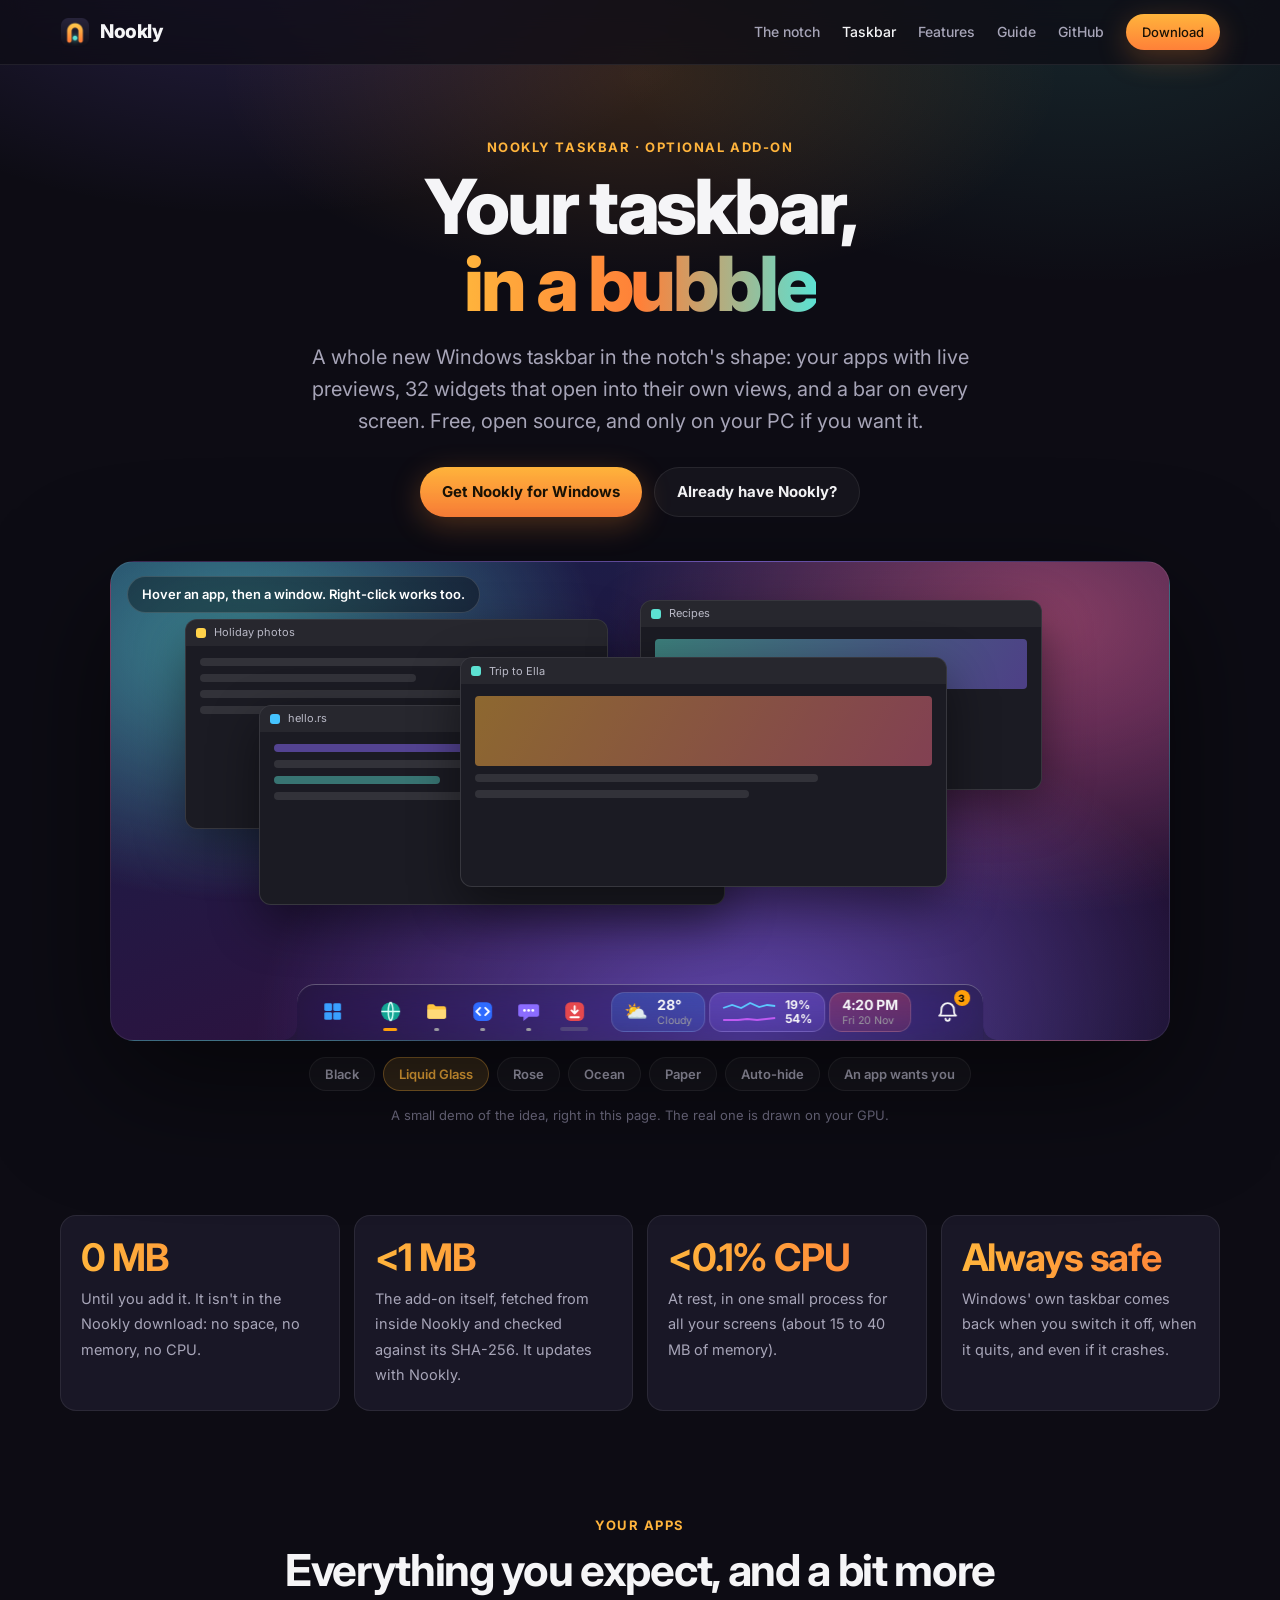
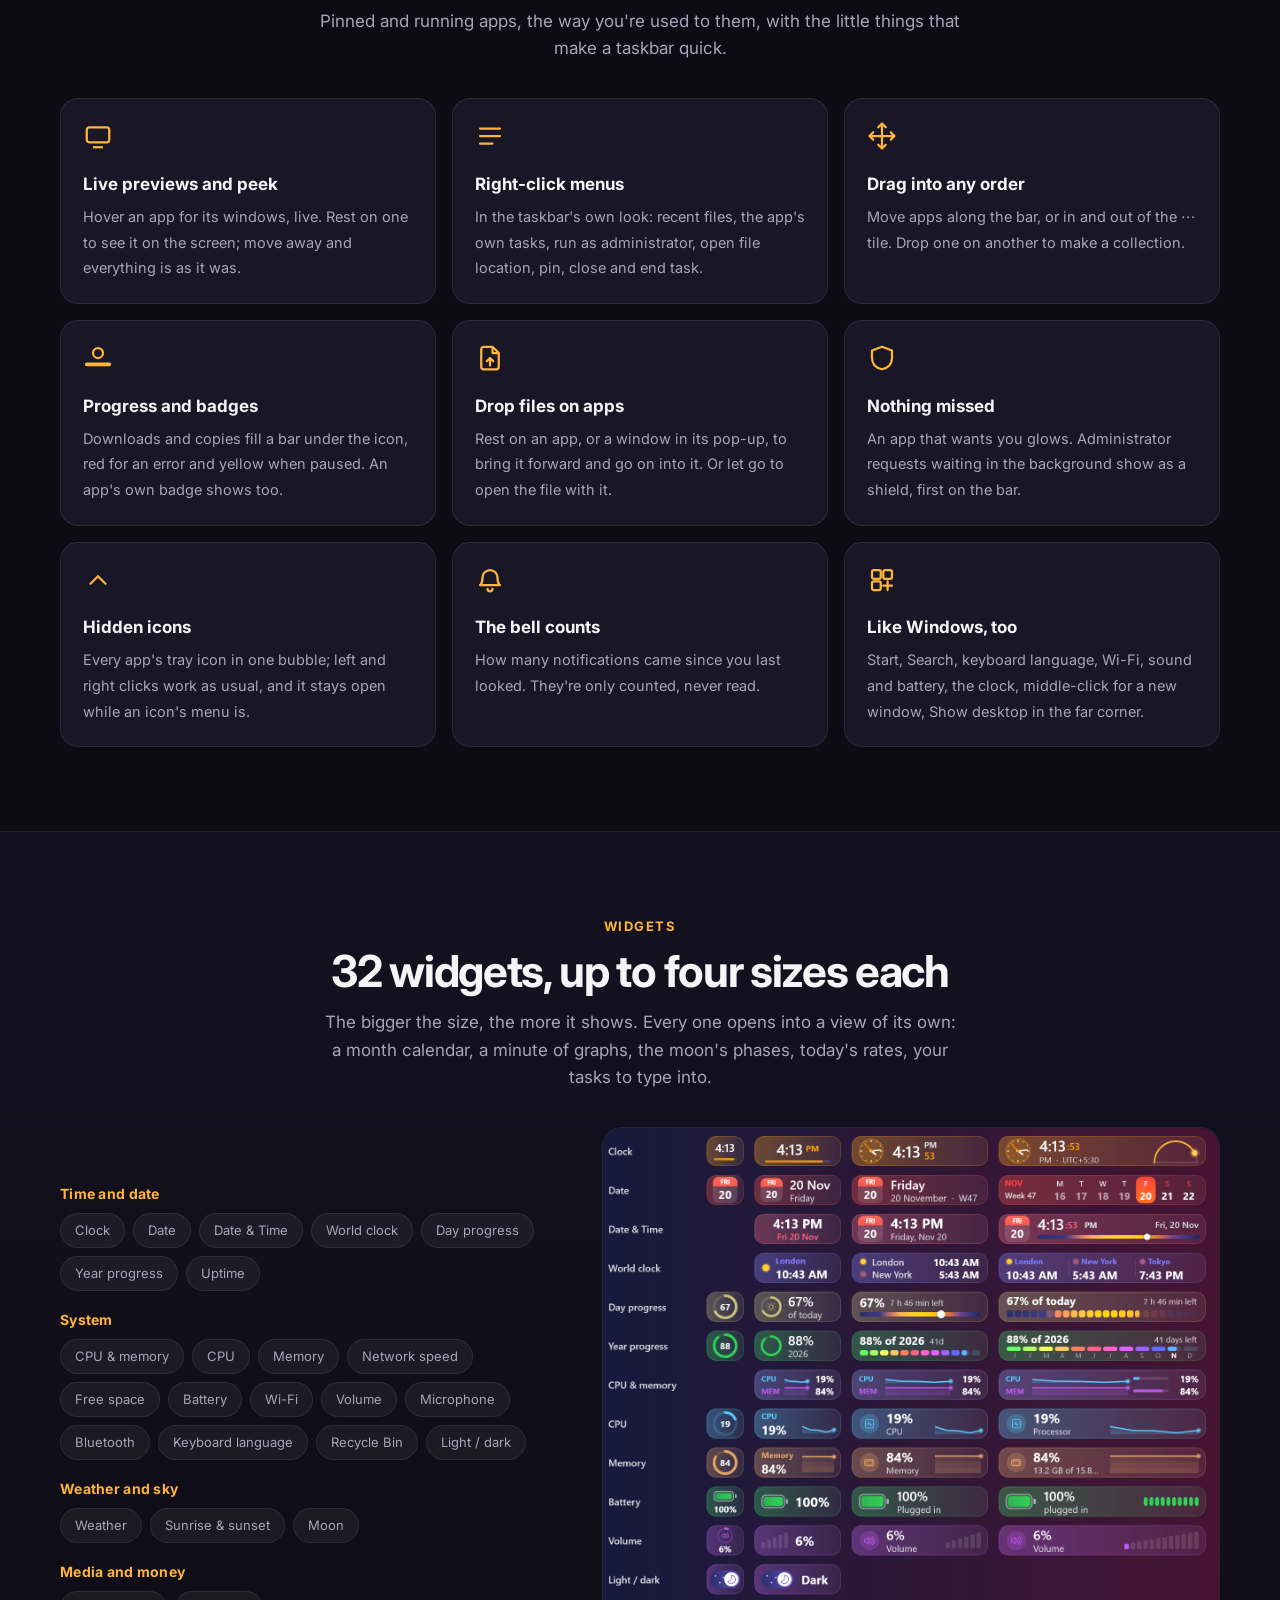
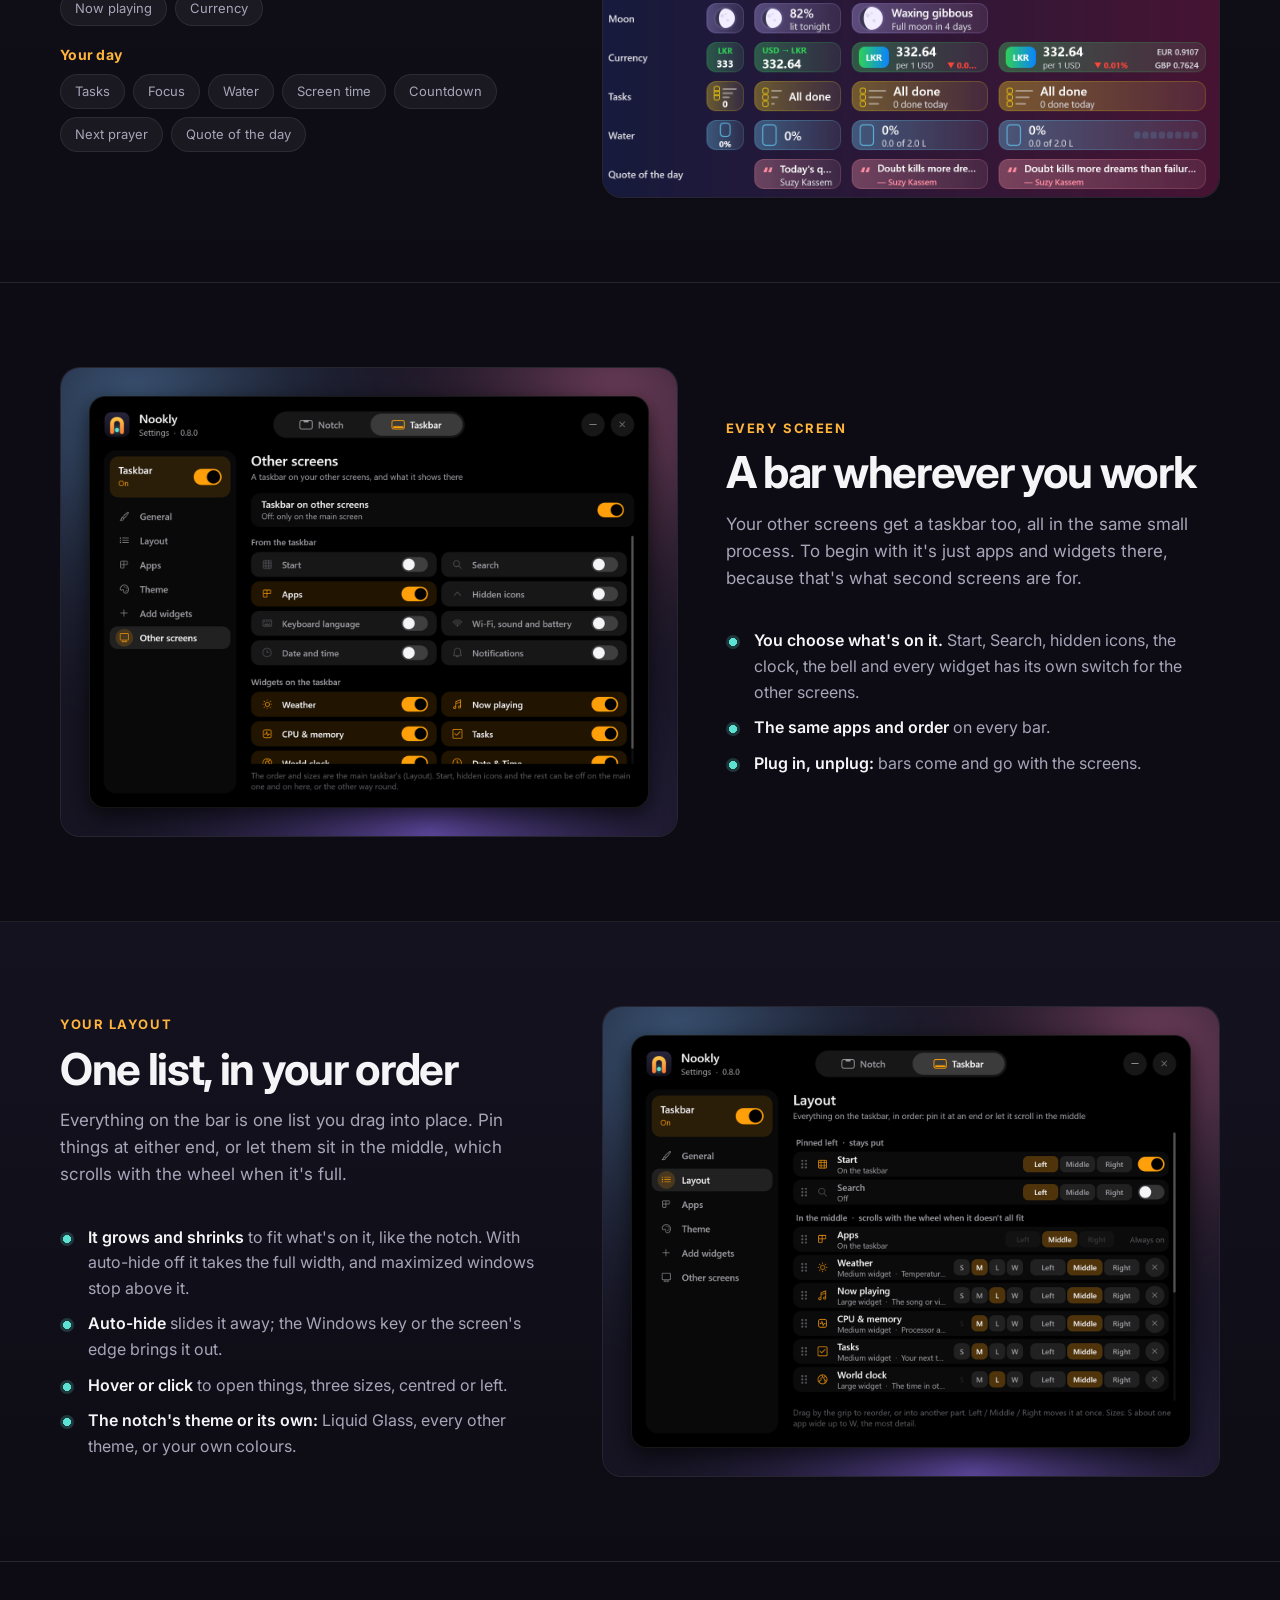
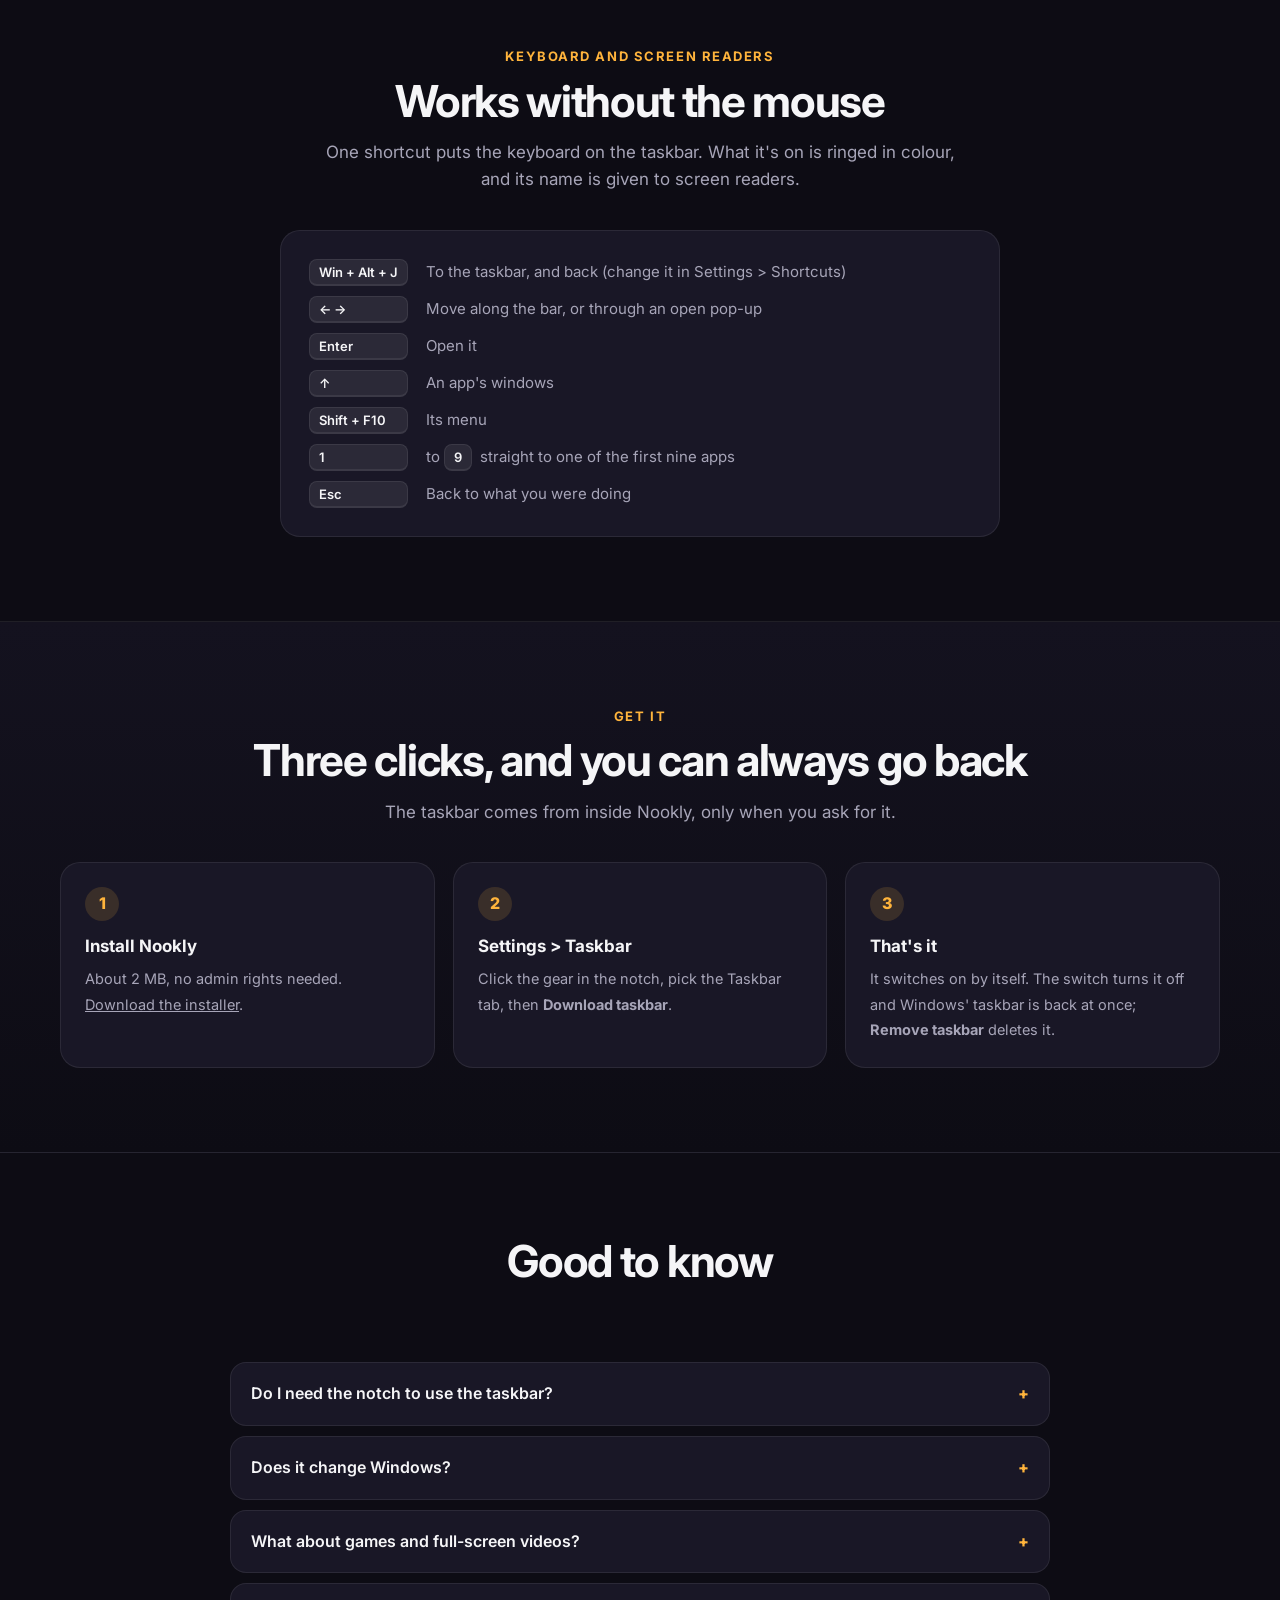
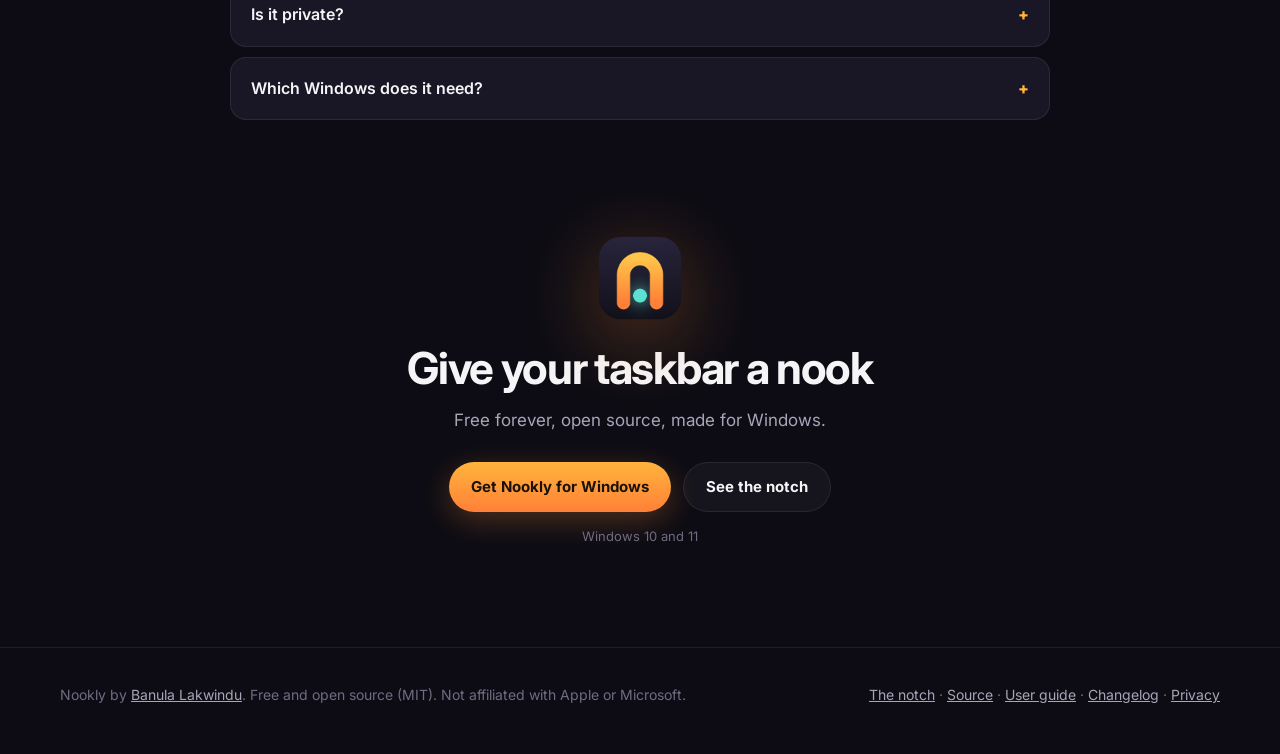
==== commit 1fddc001: "Nookly 1.0.0: lighter, smoother and steadier Over 40% smaller (the self-test is a build feature now," ====
--- a/docs/taskbar.html
+++ b/docs/taskbar.html
@@ -214,7 +214,7 @@
     <div class="perf">
       <div><b>0 MB</b><span>Until you add it. It isn't in the Nookly download: no space, no memory, no CPU.</span></div>
       <div><b>&lt;1 MB</b><span>The add-on itself, fetched from inside Nookly and checked against its SHA-256. It updates with Nookly.</span></div>
-      <div><b>~0.2% CPU</b><span>At rest, in one small process for all your screens (about 25 to 45 MB of memory).</span></div>
+      <div><b>&lt;0.1% CPU</b><span>At rest, in one small process for all your screens (about 15 to 40 MB of memory).</span></div>
       <div><b>Always safe</b><span>Windows' own taskbar comes back when you switch it off, when it quits, and even if it crashes.</span></div>
     </div>
   </div>
@@ -325,7 +325,7 @@
       <p class="sub">The taskbar comes from inside Nookly, only when you ask for it.</p>
     </div>
     <div class="steps">
-      <div><b>Install Nookly</b><span>About 3 MB, no admin rights needed. <a href="https://github.com/banulalakwindu/Nookly/releases/latest" data-dl>Download the installer</a>.</span></div>
+      <div><b>Install Nookly</b><span>About 2 MB, no admin rights needed. <a href="https://github.com/banulalakwindu/Nookly/releases/latest" data-dl>Download the installer</a>.</span></div>
       <div><b>Settings &gt; Taskbar</b><span>Click the gear in the notch, pick the Taskbar tab, then <b style="display:inline;font-size:inherit">Download taskbar</b>.</span></div>
       <div><b>That's it</b><span>It switches on by itself. The switch turns it off and Windows' taskbar is back at once; <b style="display:inline;font-size:inherit">Remove taskbar</b> deletes it.</span></div>
     </div>
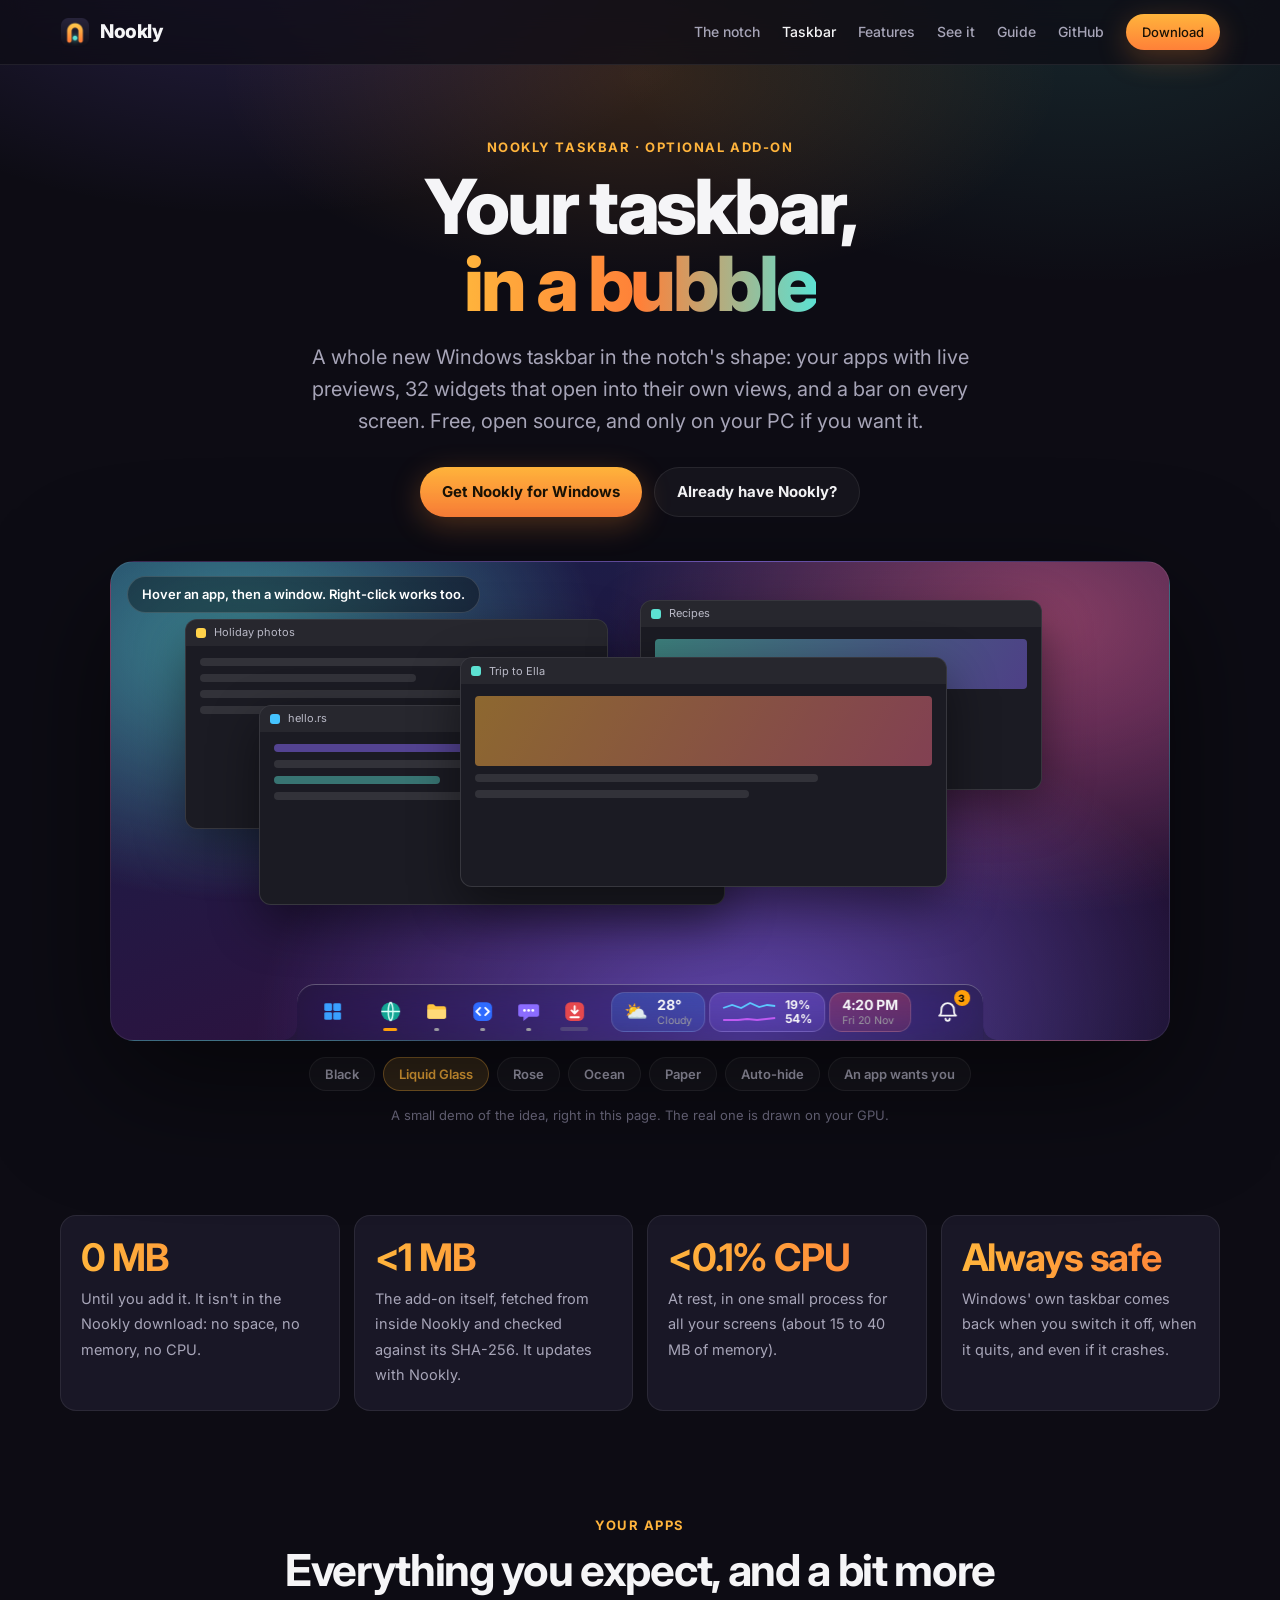
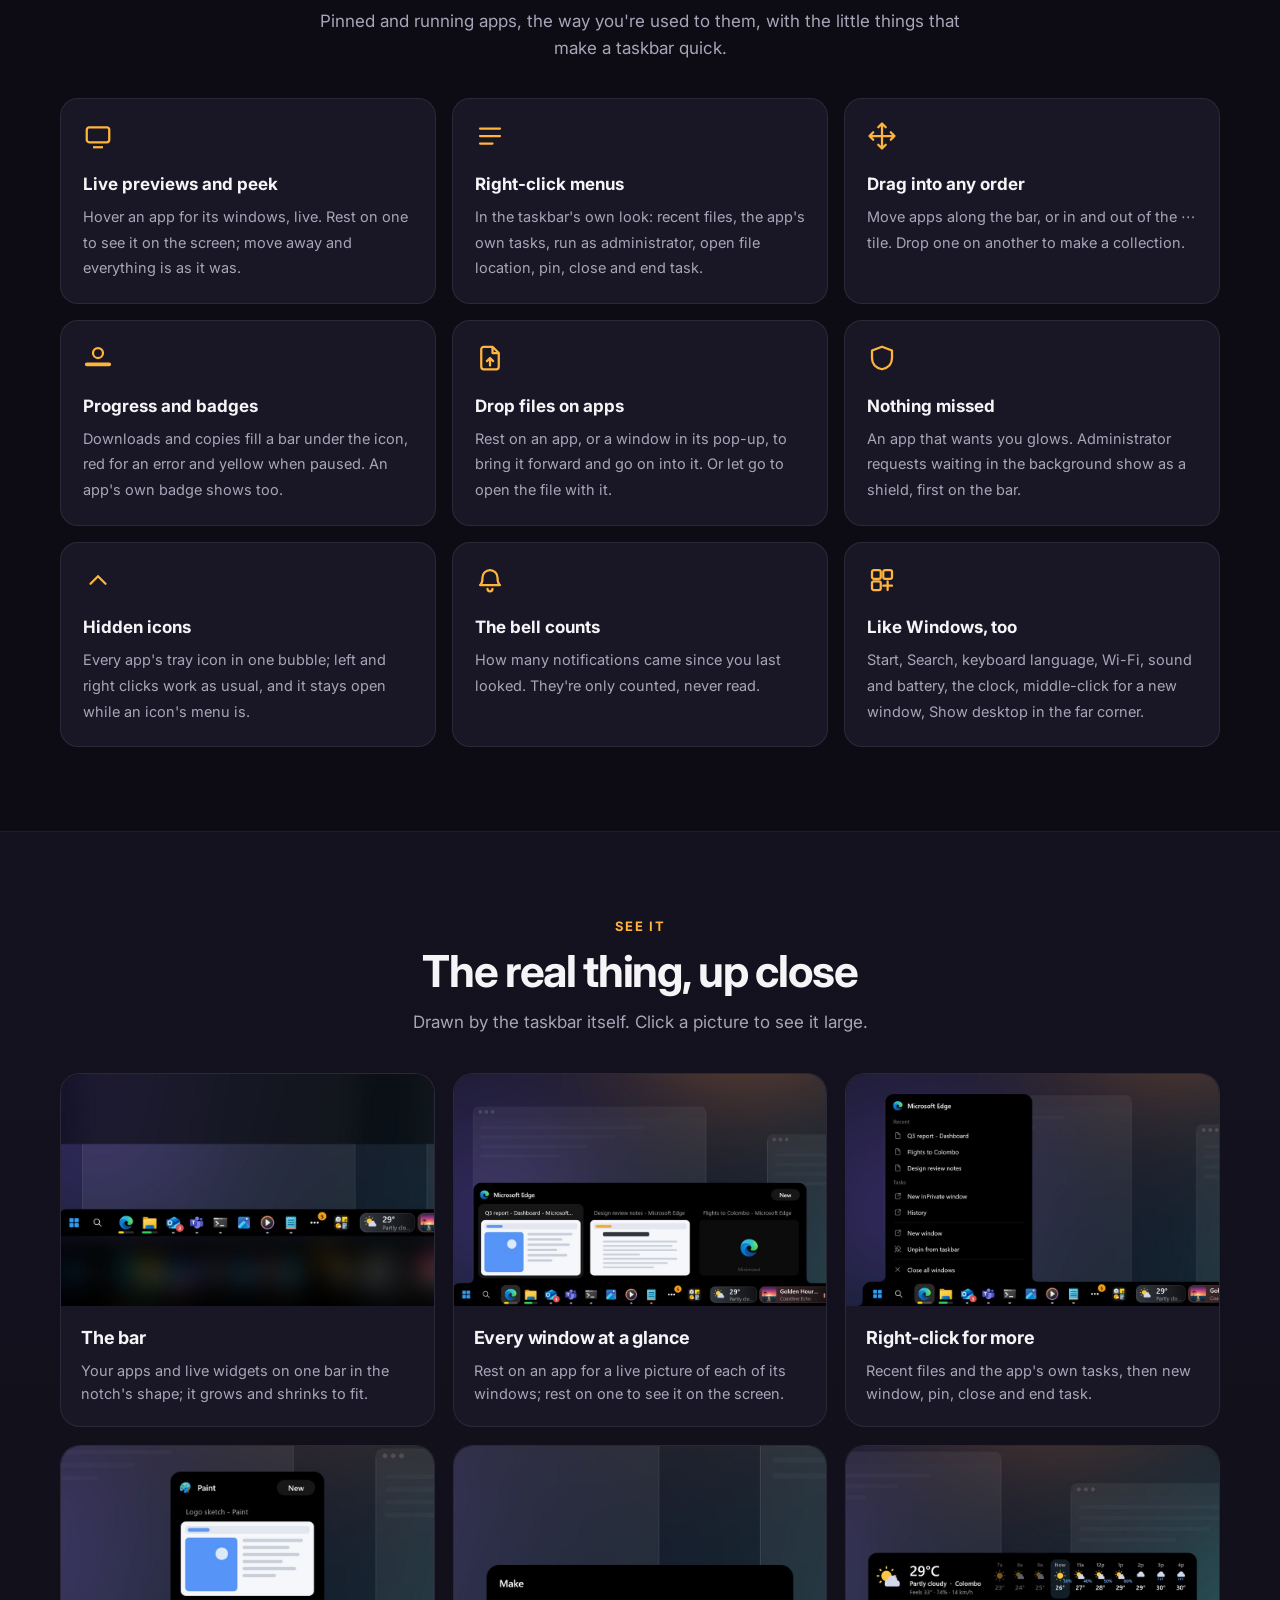
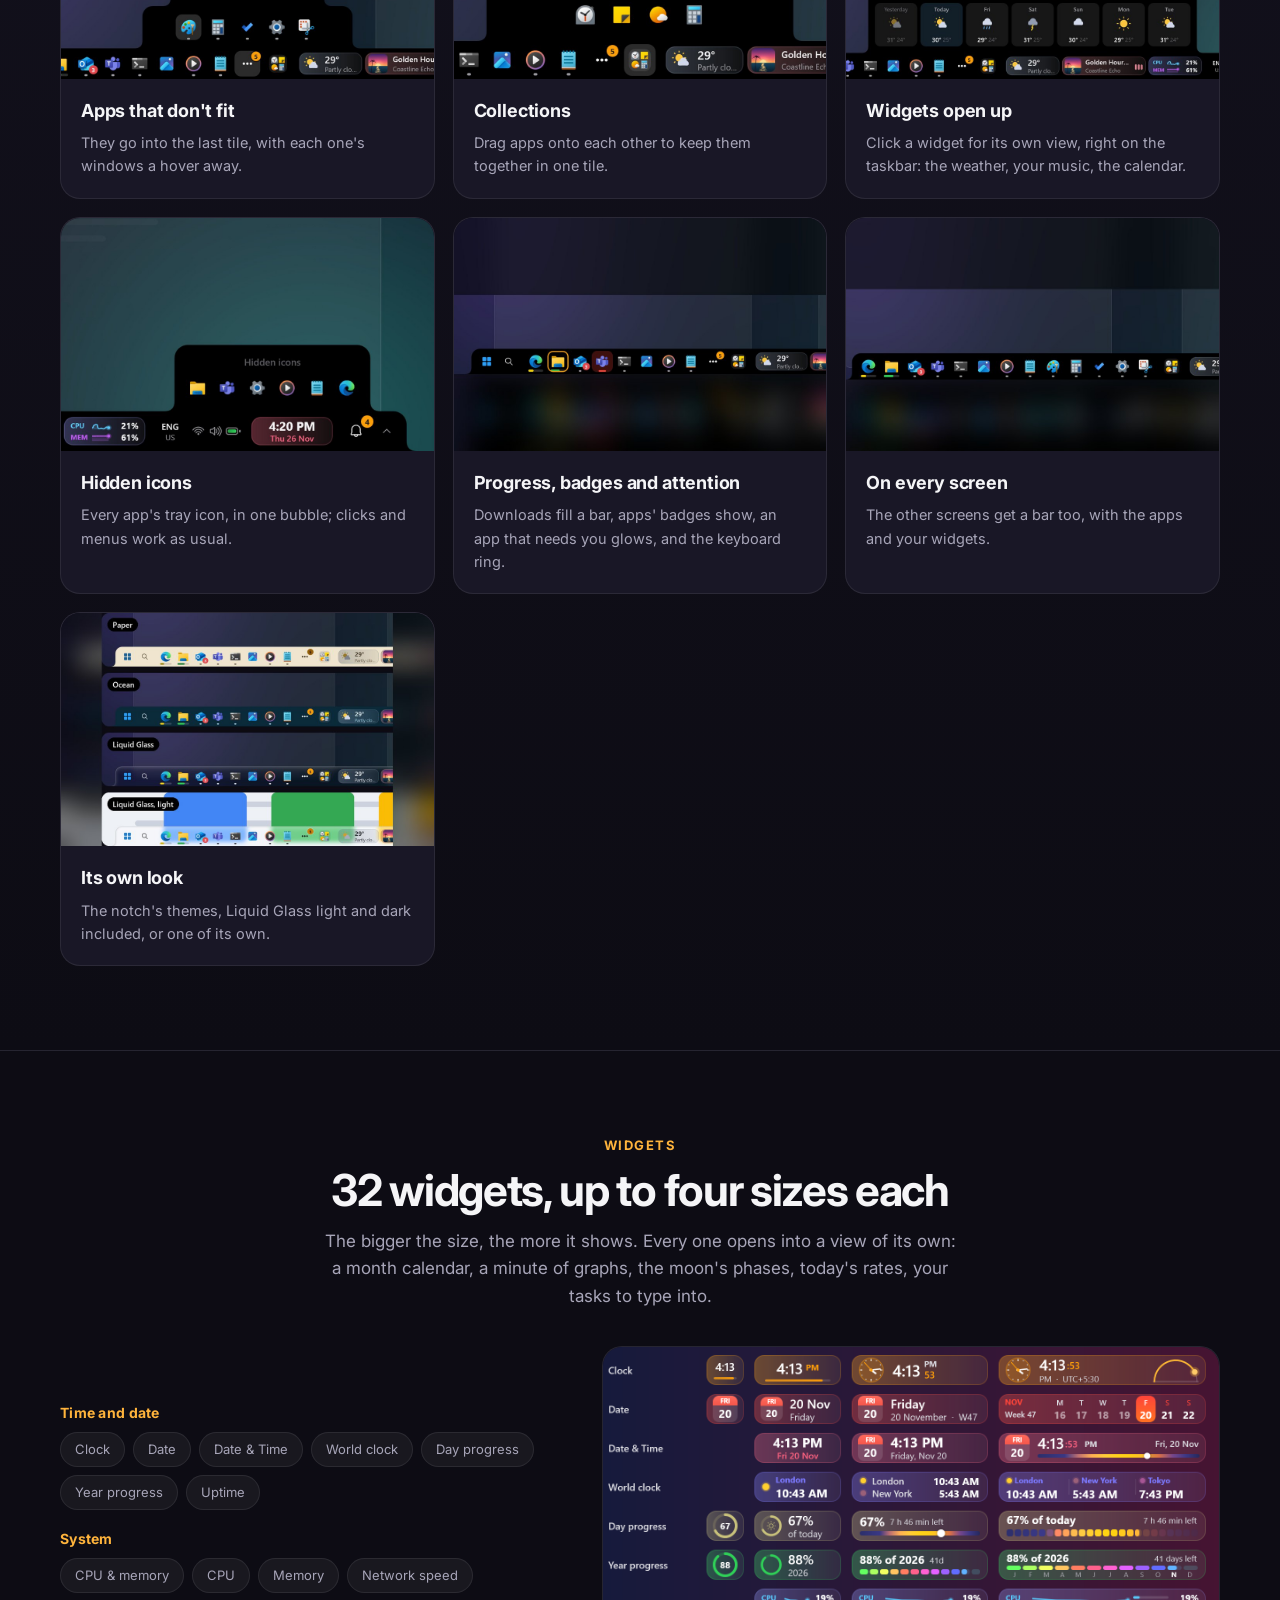
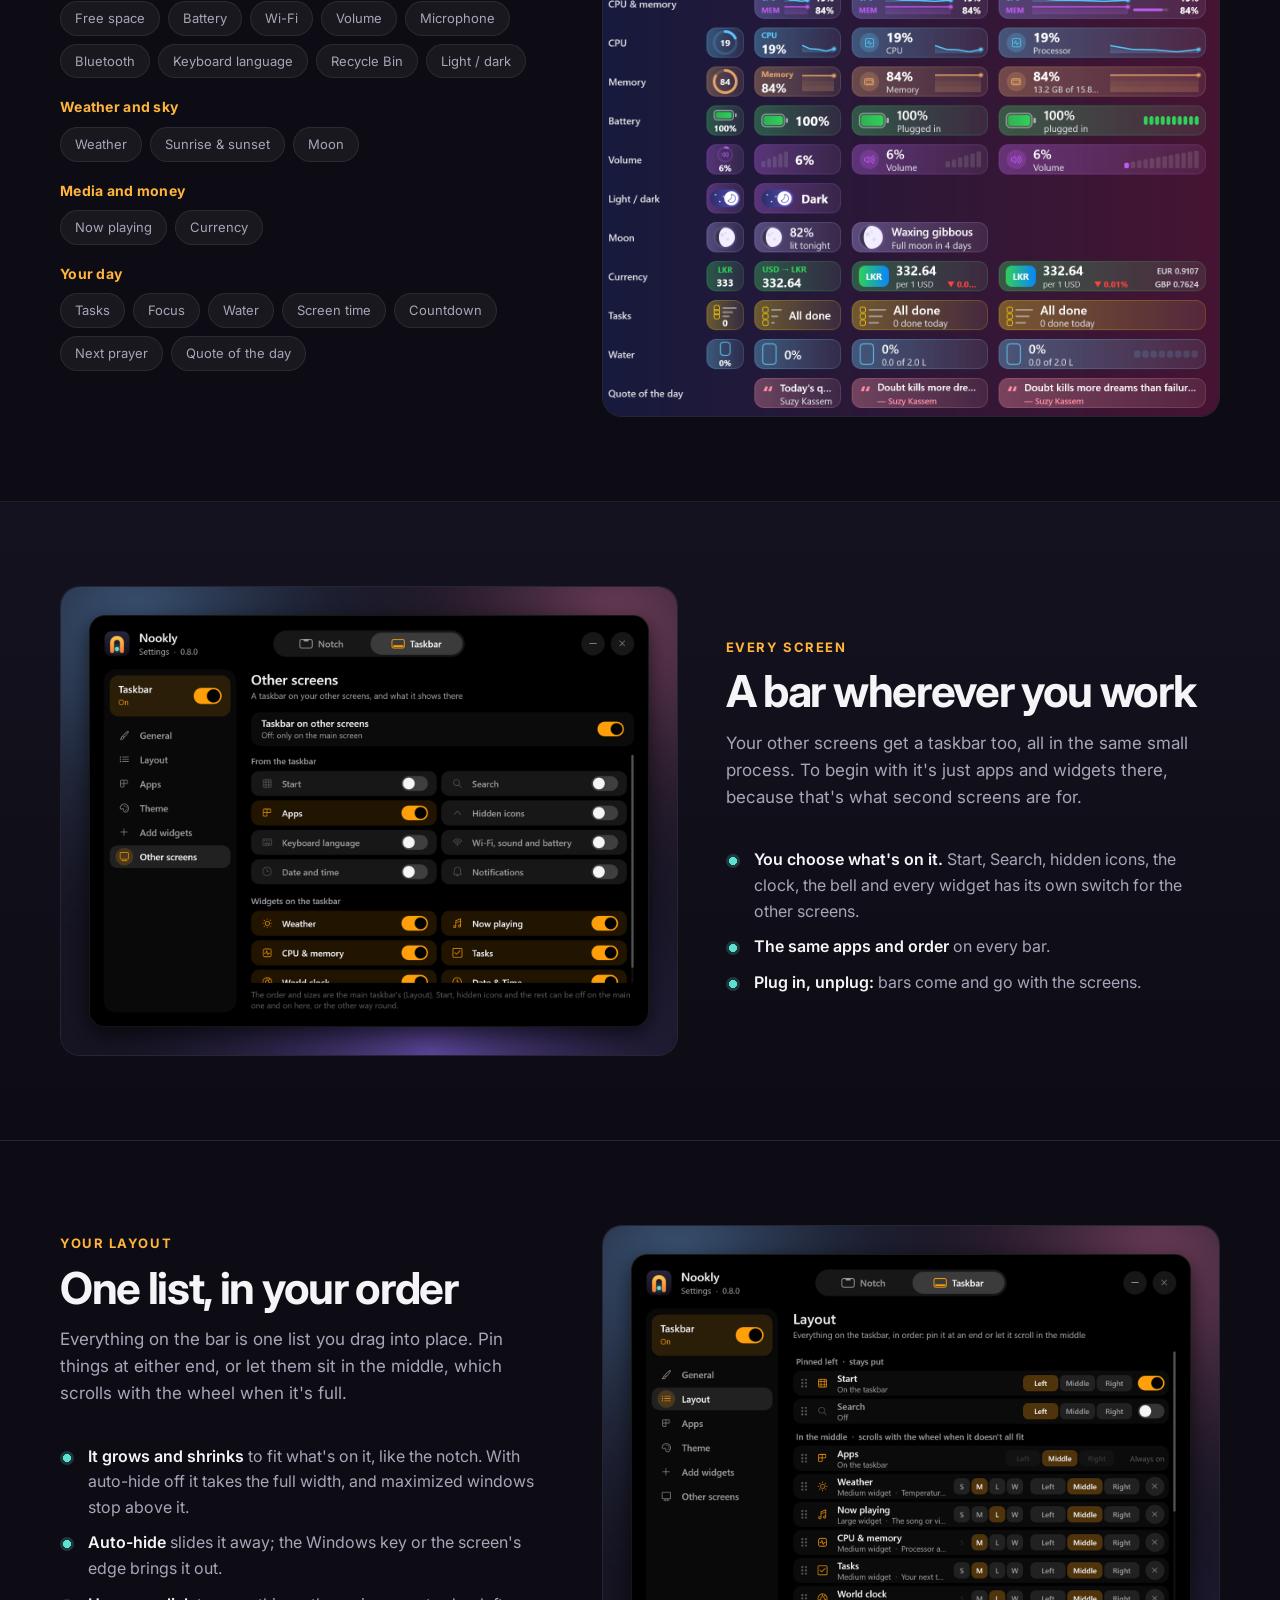
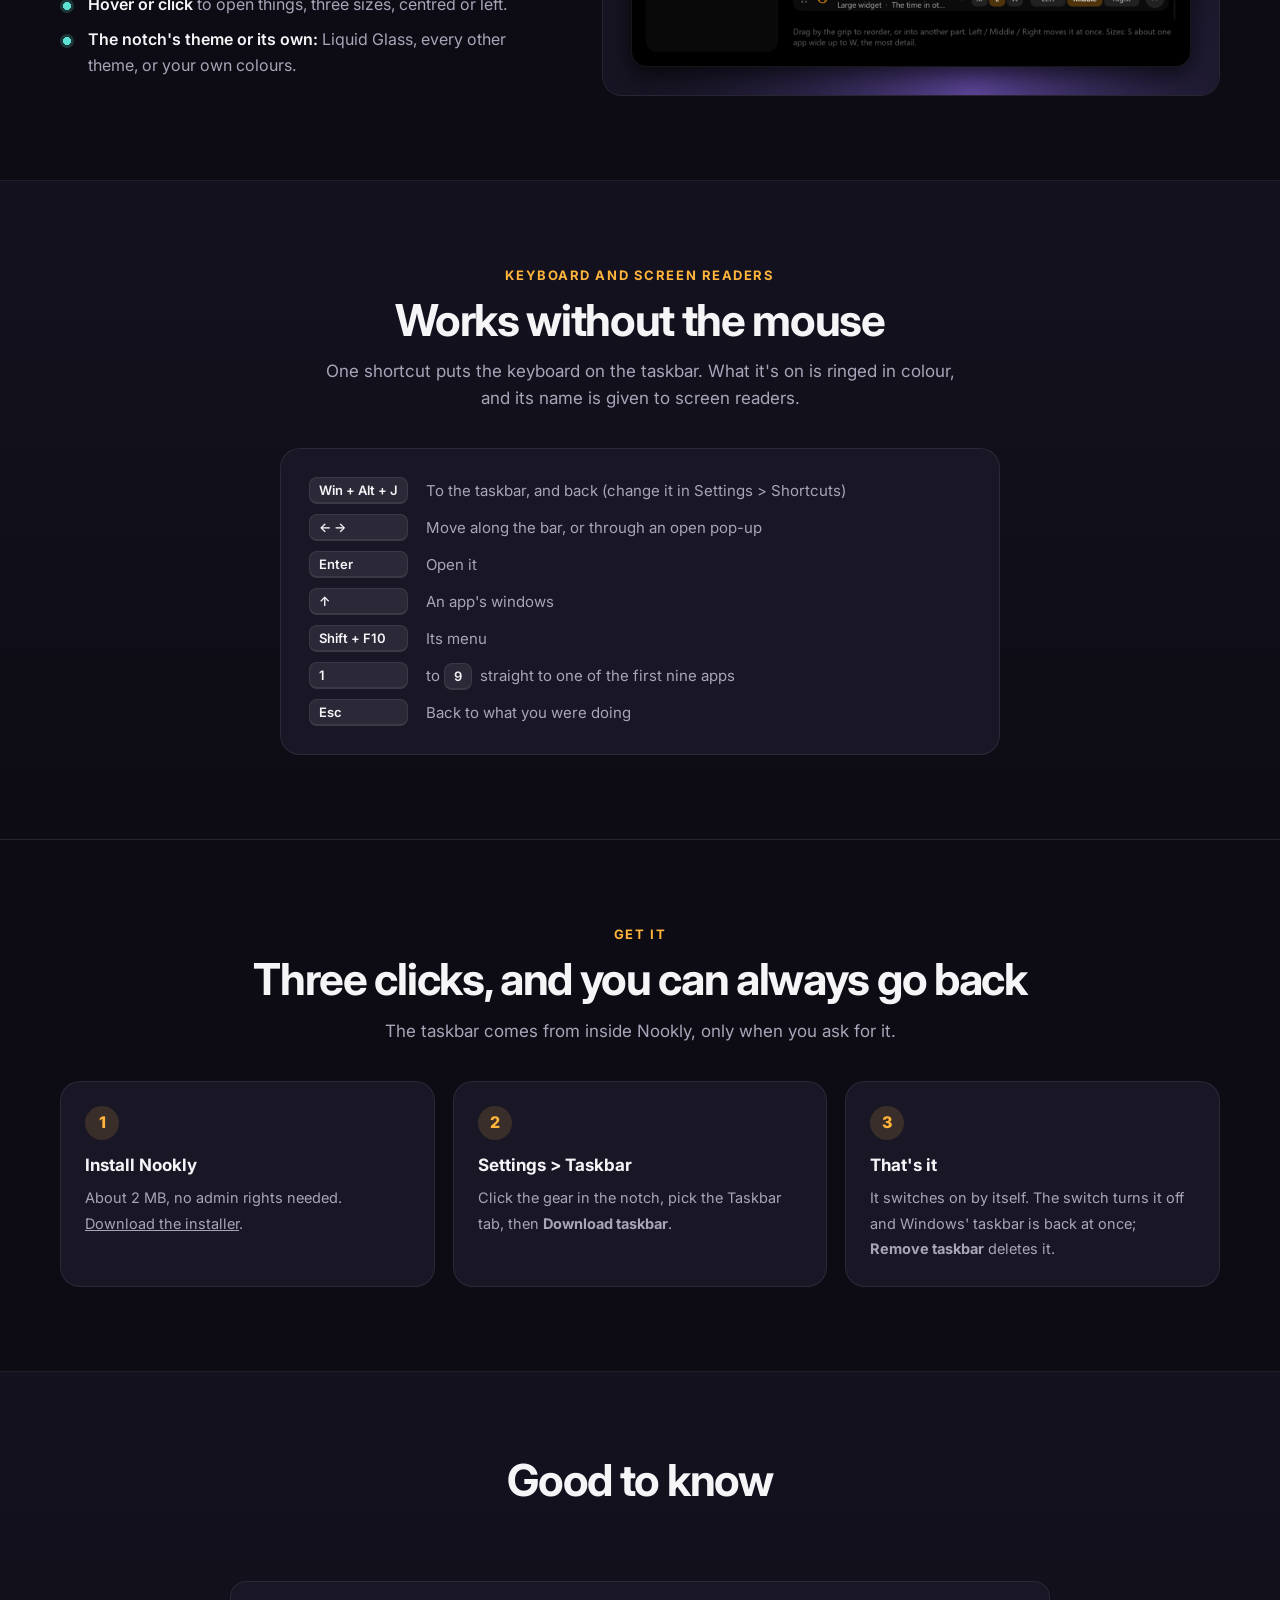
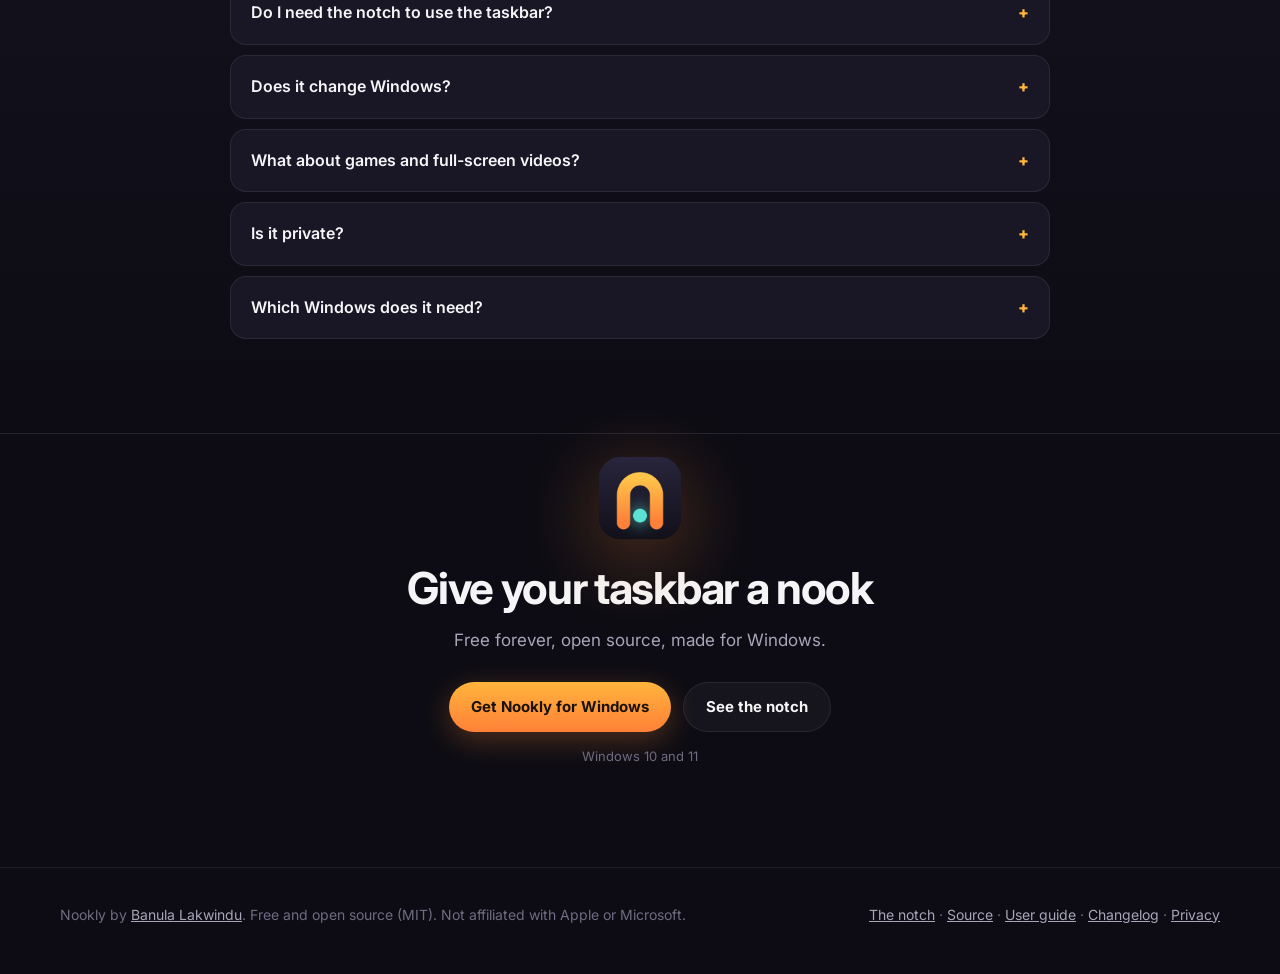
==== commit fdefb606: "Nookly 1.0.1: meetings in every time zone" ====
--- a/docs/taskbar.html
+++ b/docs/taskbar.html
@@ -153,6 +153,7 @@
       <a class="hide-sm" href="index.html">The notch</a>
       <a href="taskbar.html" aria-current="page" style="color:var(--text)">Taskbar</a>
       <a class="hide-sm" href="#features">Features</a>
+      <a class="hide-sm" href="#see">See it</a>
       <a class="hide-sm" href="https://github.com/banulalakwindu/Nookly/blob/main/docs/USER_GUIDE.md#nookly-taskbar-optional-add-on">Guide</a>
       <a class="hide-sm" href="https://github.com/banulalakwindu/Nookly">GitHub</a>
       <a class="btn primary small" href="https://github.com/banulalakwindu/Nookly/releases/latest" data-dl>Download</a>
@@ -241,7 +242,29 @@
   </div>
 </section>
 
-<section id="widgets" class="alt">
+<section id="see" class="alt">
+  <div class="wrap">
+    <div class="center">
+      <div class="eyebrow">See it</div>
+      <h2>The real thing, up close</h2>
+      <p class="sub">Drawn by the taskbar itself. Click a picture to see it large.</p>
+    </div>
+    <div class="grid">
+      <div class="card"><img src="images/cards/taskbar.jpg" data-full="images/taskbar.png" alt="The bar" loading="lazy"><div class="body"><h3>The bar</h3><p>Your apps and live widgets on one bar in the notch's shape; it grows and shrinks to fit.</p></div></div>
+      <div class="card"><img src="images/cards/taskbar-windows.jpg" data-full="images/taskbar-windows.png" alt="Every window at a glance" loading="lazy"><div class="body"><h3>Every window at a glance</h3><p>Rest on an app for a live picture of each of its windows; rest on one to see it on the screen.</p></div></div>
+      <div class="card"><img src="images/cards/taskbar-menu.jpg" data-full="images/taskbar-menu.png" alt="Right-click for more" loading="lazy"><div class="body"><h3>Right-click for more</h3><p>Recent files and the app's own tasks, then new window, pin, close and end task.</p></div></div>
+      <div class="card"><img src="images/cards/taskbar-more.jpg" data-full="images/taskbar-more.png" alt="Apps that don't fit" loading="lazy"><div class="body"><h3>Apps that don't fit</h3><p>They go into the last tile, with each one's windows a hover away.</p></div></div>
+      <div class="card"><img src="images/cards/taskbar-group.jpg" data-full="images/taskbar-group.png" alt="Collections" loading="lazy"><div class="body"><h3>Collections</h3><p>Drag apps onto each other to keep them together in one tile.</p></div></div>
+      <div class="card"><img src="images/cards/taskbar-widget.jpg" data-full="images/taskbar-widget.png" alt="Widgets open up" loading="lazy"><div class="body"><h3>Widgets open up</h3><p>Click a widget for its own view, right on the taskbar: the weather, your music, the calendar.</p></div></div>
+      <div class="card"><img src="images/cards/taskbar-tray.jpg" data-full="images/taskbar-tray.png" alt="Hidden icons" loading="lazy"><div class="body"><h3>Hidden icons</h3><p>Every app's tray icon, in one bubble; clicks and menus work as usual.</p></div></div>
+      <div class="card"><img src="images/cards/taskbar-marks.jpg" data-full="images/taskbar-marks.png" alt="Progress, badges and attention" loading="lazy"><div class="body"><h3>Progress, badges and attention</h3><p>Downloads fill a bar, apps' badges show, an app that needs you glows, and the keyboard ring.</p></div></div>
+      <div class="card"><img src="images/cards/taskbar-other.jpg" data-full="images/taskbar-other.png" alt="On every screen" loading="lazy"><div class="body"><h3>On every screen</h3><p>The other screens get a bar too, with the apps and your widgets.</p></div></div>
+      <div class="card"><img src="images/cards/taskbar-themes.jpg" data-full="images/taskbar-themes.png" alt="Its own look" loading="lazy"><div class="body"><h3>Its own look</h3><p>The notch's themes, Liquid Glass light and dark included, or one of its own.</p></div></div>
+    </div>
+  </div>
+</section>
+
+<section id="widgets">
   <div class="wrap">
     <div class="center">
       <div class="eyebrow">Widgets</div>
@@ -263,7 +286,7 @@
   </div>
 </section>
 
-<section id="screens">
+<section id="screens" class="alt">
   <div class="wrap split rev">
     <div class="text">
       <div class="eyebrow">Every screen</div>
@@ -279,7 +302,7 @@
   </div>
 </section>
 
-<section id="layout" class="alt">
+<section id="layout">
   <div class="wrap split">
     <div class="text">
       <div class="eyebrow">Your layout</div>
@@ -296,7 +319,7 @@
   </div>
 </section>
 
-<section id="keyboard">
+<section id="keyboard" class="alt">
   <div class="wrap">
     <div class="center">
       <div class="eyebrow">Keyboard and screen readers</div>
@@ -317,7 +340,7 @@
   </div>
 </section>
 
-<section id="get" class="alt">
+<section id="get">
   <div class="wrap">
     <div class="center">
       <div class="eyebrow">Get it</div>
@@ -332,7 +355,7 @@
   </div>
 </section>
 
-<section id="faq">
+<section id="faq" class="alt">
   <div class="wrap">
     <div class="center"><h2>Good to know</h2><p class="sub">&nbsp;</p></div>
     <div class="faq">
